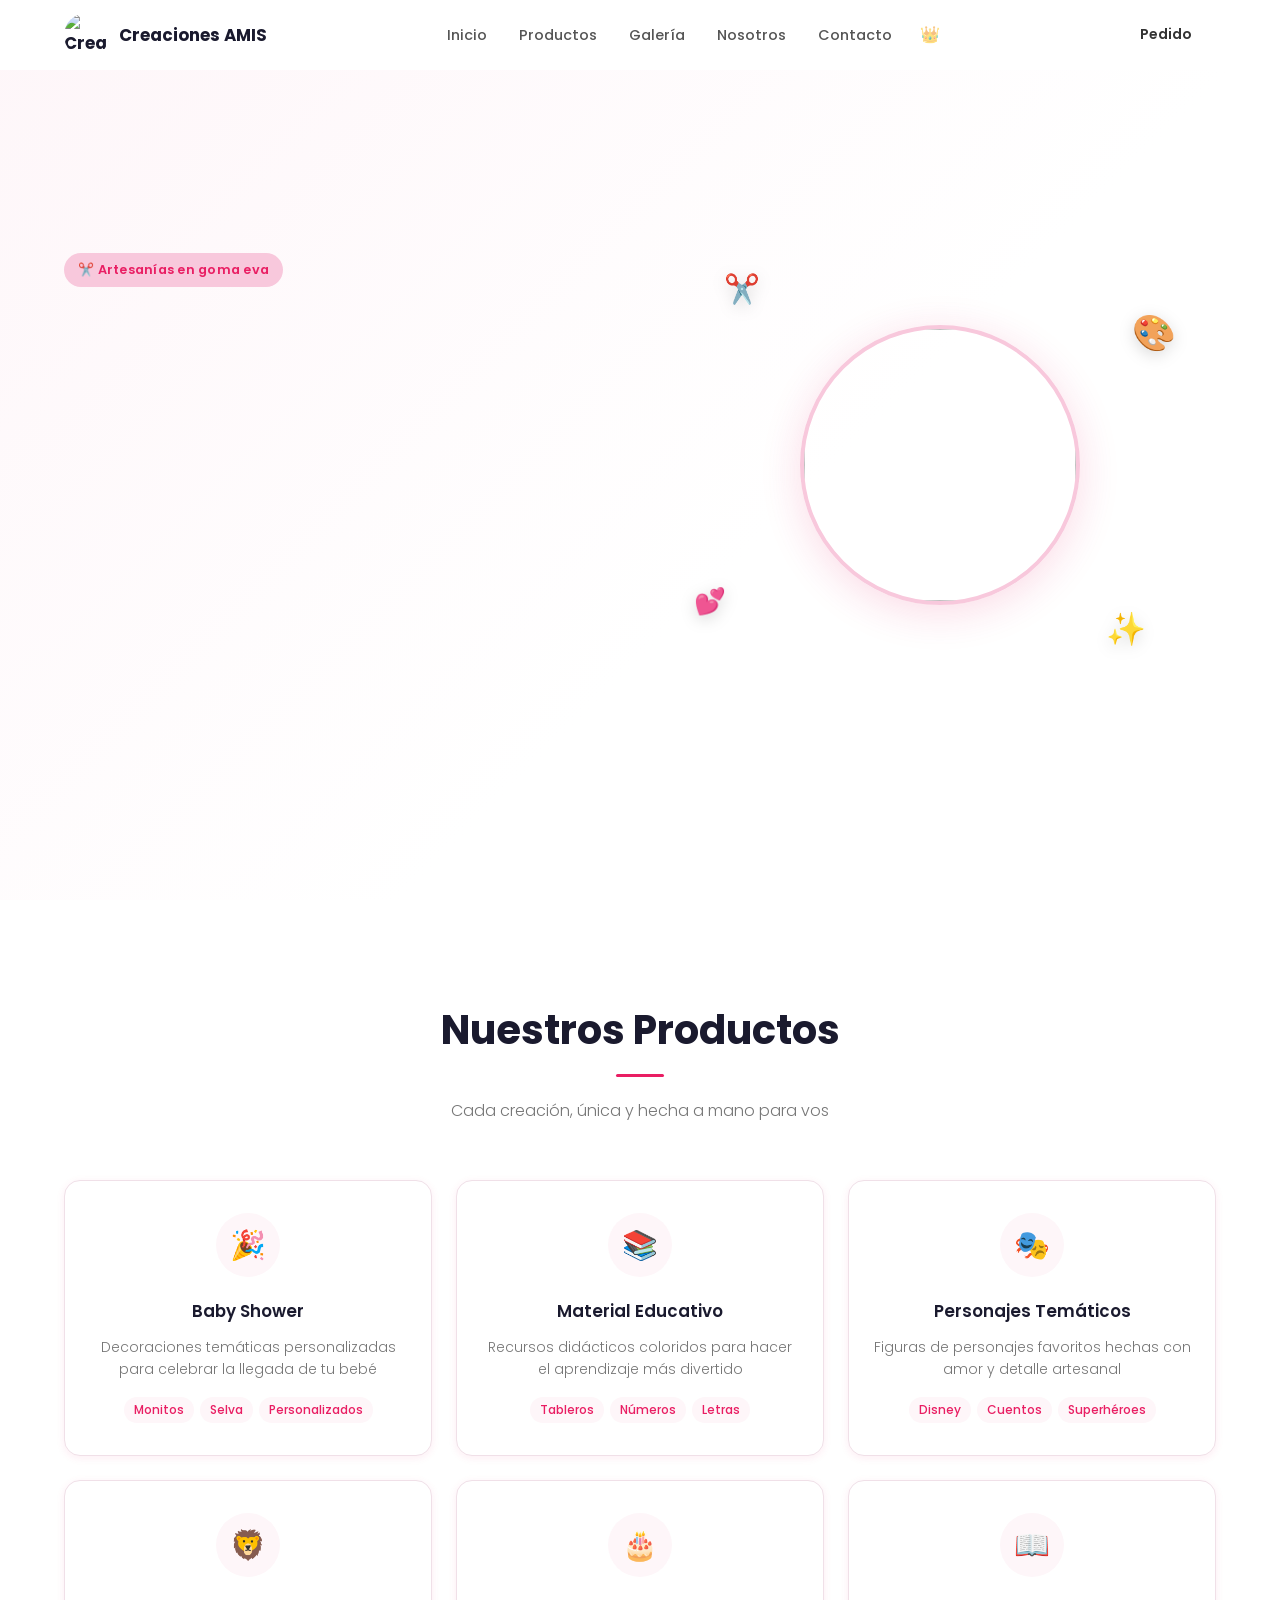
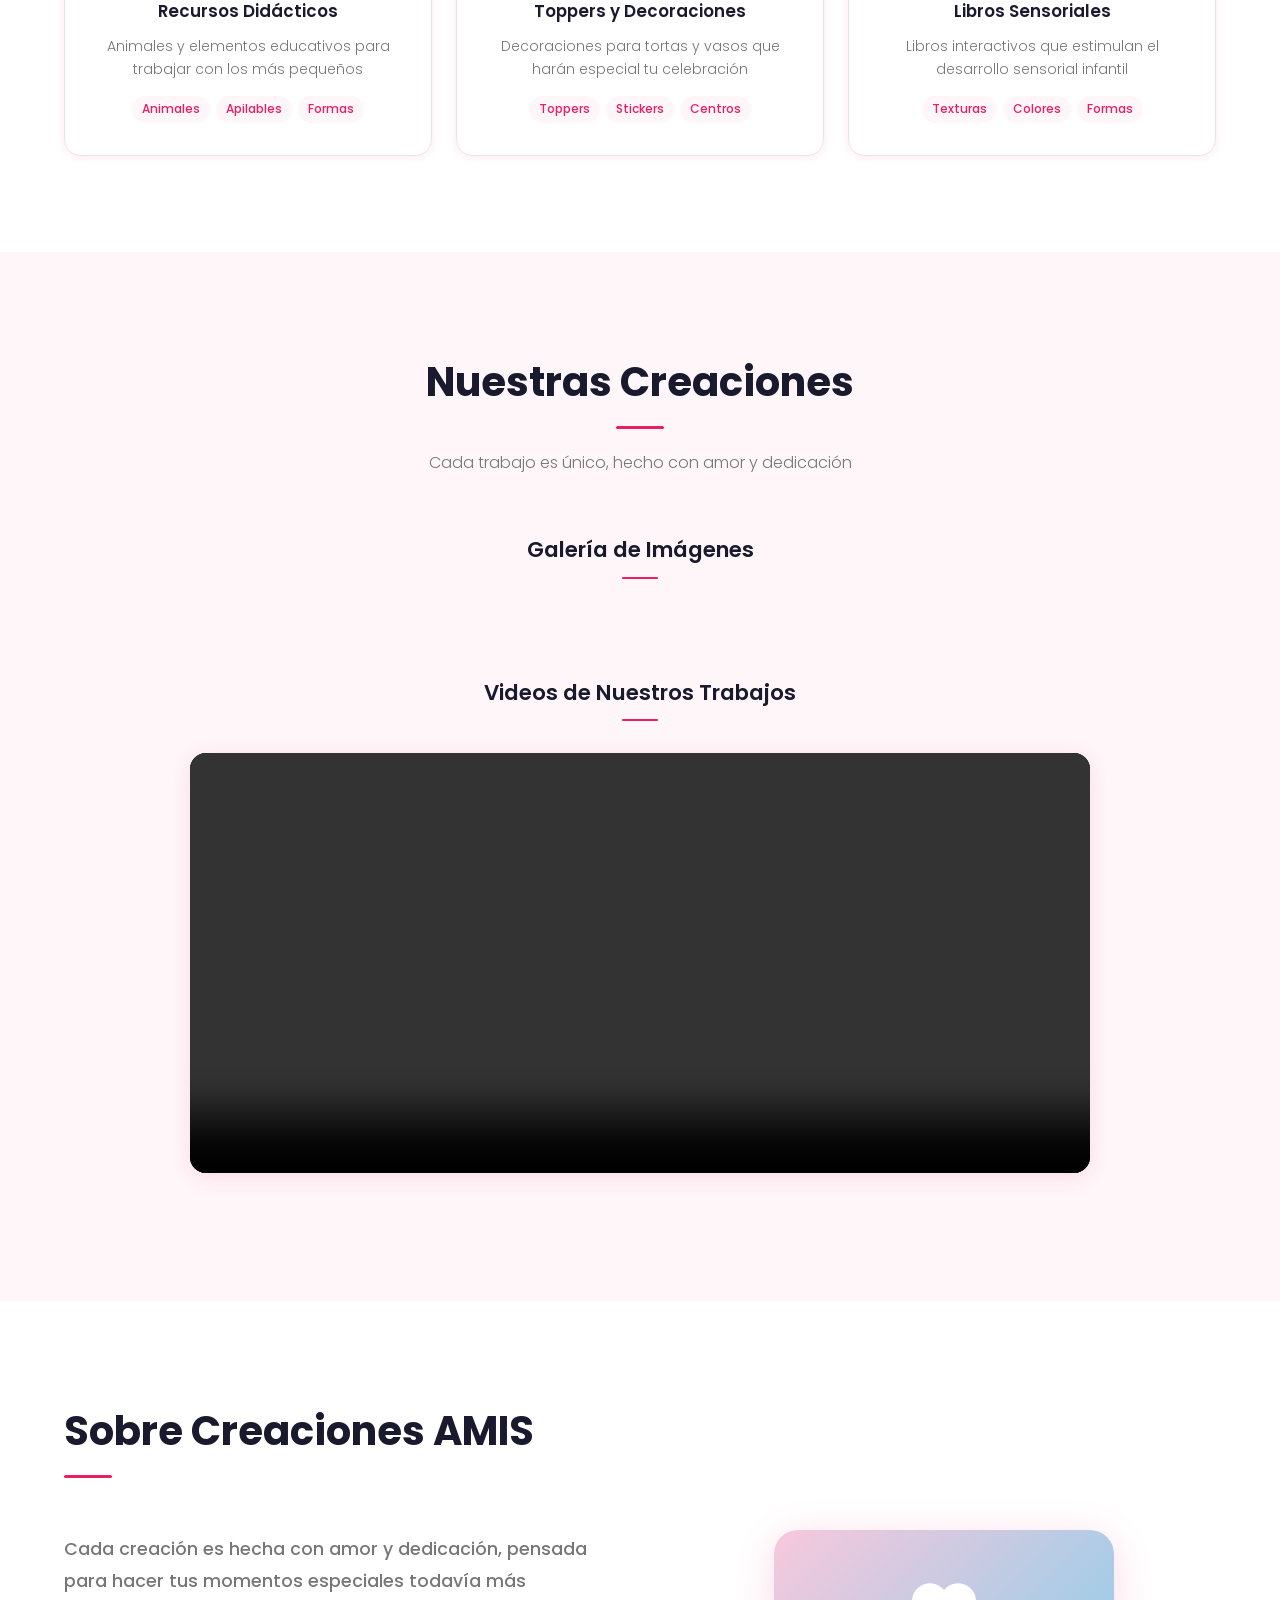
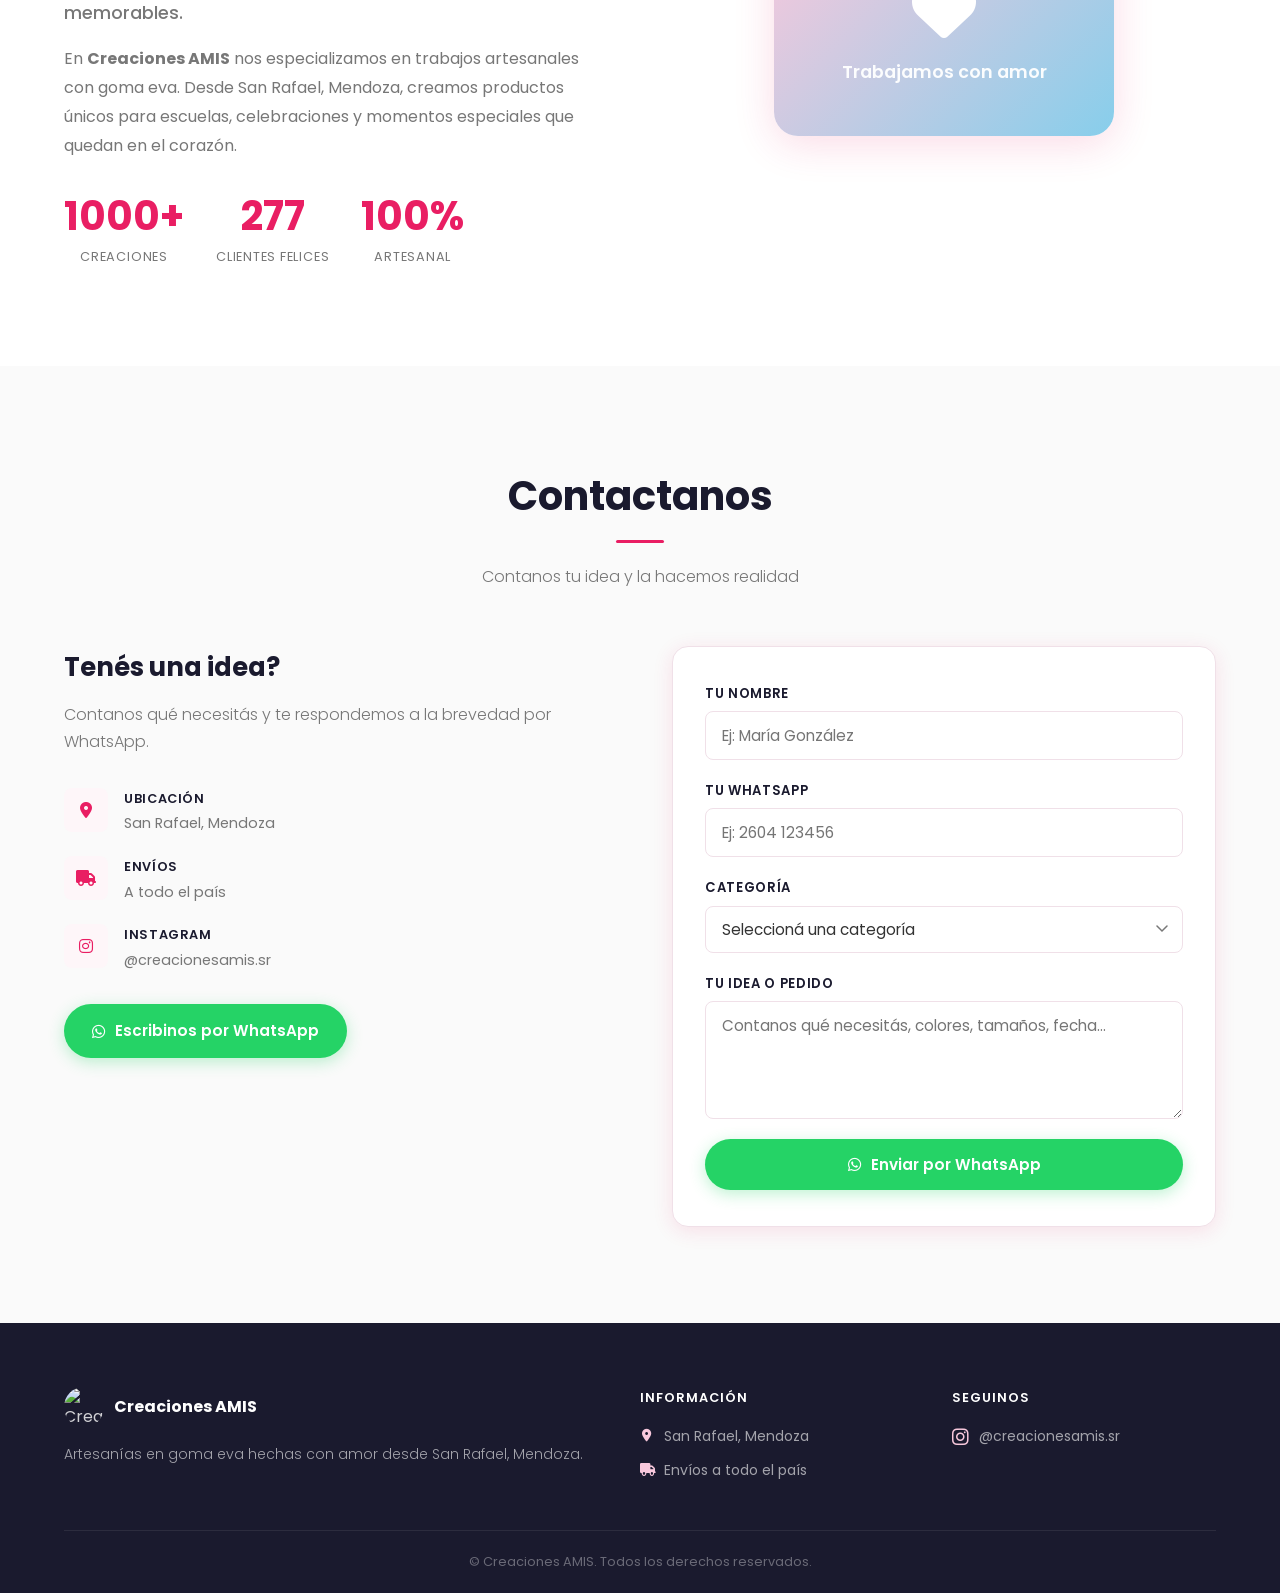
==== index.html @ 2321d06c "fix: HTTPS para PocketBase via Cloudflare Tunnel — resuelve Mixed Content CRÍTICO: PocketBase ahora " ====
<!DOCTYPE html>
<html lang="es">
<head>
    <meta charset="UTF-8">
    <meta name="viewport" content="width=device-width, initial-scale=1.0">
    <title>Creaciones AMIS - Artesanías en Goma Eva | San Rafael, Mendoza</title>
    <meta name="description" content="Artesanías en goma eva hechas con amor. Baby shower, material educativo, personajes, toppers y libros sensoriales. San Rafael, Mendoza. Envíos a todo el país.">
    <link rel="preconnect" href="https://fonts.googleapis.com">
    <link rel="preconnect" href="https://fonts.gstatic.com" crossorigin>
    <link href="https://fonts.googleapis.com/css2?family=Poppins:wght@300;400;500;600;700&display=swap" rel="stylesheet">
    <link rel="stylesheet" href="https://cdnjs.cloudflare.com/ajax/libs/font-awesome/6.0.0/css/all.min.css">
    <link rel="stylesheet" href="css/styles.css">
    <link rel="icon" href="assets/logos/logo-hd.jpg" type="image/jpeg">
</head>
<body>

    <!-- Header -->
    <header class="header" id="header">
        <nav class="navbar">
            <div class="nav-container">
                <a href="#inicio" class="logo" aria-label="Creaciones AMIS - Inicio">
                    <img src="assets/logos/logo-hd.jpg" alt="Creaciones AMIS Logo">
                    <span>Creaciones AMIS</span>
                </a>
                <ul class="nav-menu" id="nav-menu" role="navigation" aria-label="Navegación principal">
                    <li><a href="#inicio">Inicio</a></li>
                    <li><a href="#productos">Productos</a></li>
                    <li><a href="#galeria">Galería</a></li>
                    <li><a href="#sobre-nosotros">Nosotros</a></li>
                    <li><a href="#contacto">Contacto</a></li>
                    <li><a href="admin.html" class="admin-link" title="Panel Administrativo" aria-label="Panel Administrativo">&#128081;</a></li>
                </ul>
                <a href="#contacto" class="nav-cta btn btn-nav" aria-label="Hacer un pedido">Pedido</a>
                <button class="hamburger" id="hamburger" aria-label="Abrir menú" aria-expanded="false" aria-controls="nav-menu">
                    <span></span>
                    <span></span>
                    <span></span>
                </button>
            </div>
        </nav>
    </header>

    <!-- Hero Section -->
    <section id="inicio" class="hero" aria-label="Sección principal">
        <div class="hero-content">
            <div class="hero-badge">&#9986;&#65039; Artesanías en goma eva</div>
            <h1 class="hero-title">
                <span class="hero-title-main">Creaciones</span>
                <span class="hero-title-accent">AMIS</span>
            </h1>
            <p class="hero-subtitle">Hechas con amor para celebrar los momentos que importan</p>
            <div class="hero-pills">
                <span class="hero-pill">
                    <i class="fas fa-map-marker-alt" aria-hidden="true"></i>
                    San Rafael, Mendoza
                </span>
                <span class="hero-pill">
                    <i class="fas fa-truck" aria-hidden="true"></i>
                    Envíos a todo el país
                </span>
            </div>
            <div class="hero-buttons">
                <a href="#galeria" class="btn btn-primary">Ver Creaciones</a>
                <a href="#contacto" class="btn btn-outline">Hacer Pedido</a>
            </div>
        </div>
        <div class="hero-visual" aria-hidden="true">
            <div class="hero-logo-circle">
                <img src="assets/logos/logo-hd.jpg" alt="">
            </div>
            <div class="float-item float-1">&#9986;&#65039;</div>
            <div class="float-item float-2">&#127912;</div>
            <div class="float-item float-3">&#128149;</div>
            <div class="float-item float-4">&#10024;</div>
        </div>
    </section>

    <!-- Productos Section -->
    <section id="productos" class="productos" aria-labelledby="productos-title">
        <div class="container">
            <div class="section-header">
                <h2 class="section-title" id="productos-title">Nuestros Productos</h2>
                <p class="section-subtitle">Cada creación, única y hecha a mano para vos</p>
            </div>
            <div class="productos-grid">
                <article class="producto-card">
                    <div class="producto-icon-wrap">
                        <span class="producto-icon" aria-hidden="true">&#127881;</span>
                    </div>
                    <h3>Baby Shower</h3>
                    <p>Decoraciones temáticas personalizadas para celebrar la llegada de tu bebé</p>
                    <div class="producto-tags">
                        <span class="tag">Monitos</span>
                        <span class="tag">Selva</span>
                        <span class="tag">Personalizados</span>
                    </div>
                </article>
                <article class="producto-card">
                    <div class="producto-icon-wrap">
                        <span class="producto-icon" aria-hidden="true">&#128218;</span>
                    </div>
                    <h3>Material Educativo</h3>
                    <p>Recursos didácticos coloridos para hacer el aprendizaje más divertido</p>
                    <div class="producto-tags">
                        <span class="tag">Tableros</span>
                        <span class="tag">Números</span>
                        <span class="tag">Letras</span>
                    </div>
                </article>
                <article class="producto-card">
                    <div class="producto-icon-wrap">
                        <span class="producto-icon" aria-hidden="true">&#127917;</span>
                    </div>
                    <h3>Personajes Temáticos</h3>
                    <p>Figuras de personajes favoritos hechas con amor y detalle artesanal</p>
                    <div class="producto-tags">
                        <span class="tag">Disney</span>
                        <span class="tag">Cuentos</span>
                        <span class="tag">Superhéroes</span>
                    </div>
                </article>
                <article class="producto-card">
                    <div class="producto-icon-wrap">
                        <span class="producto-icon" aria-hidden="true">&#129409;</span>
                    </div>
                    <h3>Recursos Didácticos</h3>
                    <p>Animales y elementos educativos para trabajar con los más pequeños</p>
                    <div class="producto-tags">
                        <span class="tag">Animales</span>
                        <span class="tag">Apilables</span>
                        <span class="tag">Formas</span>
                    </div>
                </article>
                <article class="producto-card">
                    <div class="producto-icon-wrap">
                        <span class="producto-icon" aria-hidden="true">&#127874;</span>
                    </div>
                    <h3>Toppers y Decoraciones</h3>
                    <p>Decoraciones para tortas y vasos que harán especial tu celebración</p>
                    <div class="producto-tags">
                        <span class="tag">Toppers</span>
                        <span class="tag">Stickers</span>
                        <span class="tag">Centros</span>
                    </div>
                </article>
                <article class="producto-card">
                    <div class="producto-icon-wrap">
                        <span class="producto-icon" aria-hidden="true">&#128214;</span>
                    </div>
                    <h3>Libros Sensoriales</h3>
                    <p>Libros interactivos que estimulan el desarrollo sensorial infantil</p>
                    <div class="producto-tags">
                        <span class="tag">Texturas</span>
                        <span class="tag">Colores</span>
                        <span class="tag">Formas</span>
                    </div>
                </article>
            </div>
        </div>
    </section>

    <!-- Gallery Section -->
    <section id="galeria" class="galeria" aria-labelledby="galeria-title">
        <div class="container">
            <div class="section-header">
                <h2 class="section-title" id="galeria-title">Nuestras Creaciones</h2>
                <p class="section-subtitle">Cada trabajo es único, hecho con amor y dedicación</p>
            </div>

            <!-- Image Gallery -->
            <div class="gallery-block">
                <h3 class="gallery-block-title">Galería de Imágenes</h3>
                <div class="image-gallery" id="image-gallery" role="list" aria-label="Galería de imágenes">
                    <!-- Populated by JS -->
                </div>
            </div>

            <!-- Video Gallery -->
            <div class="gallery-block">
                <h3 class="gallery-block-title">Videos de Nuestros Trabajos</h3>
                <div class="video-gallery-preview" id="video-gallery">
                    <video class="main-video" id="mainVideo" controls>
                        <source src="" type="video/mp4">
                        Tu navegador no soporta la reproducción de video.
                    </video>
                    <div class="video-thumbnails" id="videoThumbnails" role="list" aria-label="Miniaturas de videos">
                        <!-- Populated by JS -->
                    </div>
                </div>
            </div>
        </div>
    </section>

    <!-- Lightbox Modal -->
    <div id="lightbox" class="lightbox" role="dialog" aria-modal="true" aria-label="Visor de imágenes">
        <div class="lightbox-content">
            <button class="lightbox-close" aria-label="Cerrar visor">&times;</button>
            <img id="lightbox-image" src="" alt="">
            <div class="lightbox-nav">
                <button class="lightbox-prev" aria-label="Imagen anterior">&#8249;</button>
                <button class="lightbox-next" aria-label="Imagen siguiente">&#8250;</button>
            </div>
            <div class="lightbox-counter" aria-live="polite">
                <span id="current-image">1</span> / <span id="total-images">1</span>
            </div>
        </div>
    </div>

    <!-- About Section -->
    <section id="sobre-nosotros" class="sobre-nosotros" aria-labelledby="about-title">
        <div class="container">
            <div class="about-content">
                <div class="about-text">
                    <div class="section-header section-header--left">
                        <h2 class="section-title section-title--left" id="about-title">Sobre Creaciones AMIS</h2>
                    </div>
                    <p class="about-lead">Cada creación es hecha con amor y dedicación, pensada para hacer tus momentos especiales todavía más memorables.</p>
                    <p>En <strong>Creaciones AMIS</strong> nos especializamos en trabajos artesanales con goma eva. Desde San Rafael, Mendoza, creamos productos únicos para escuelas, celebraciones y momentos especiales que quedan en el corazón.</p>
                    <div class="stats" role="list">
                        <div class="stat" role="listitem">
                            <span class="stat-number" data-target="1000" data-suffix="+">1000+</span>
                            <span class="stat-label">Creaciones</span>
                        </div>
                        <div class="stat" role="listitem">
                            <span class="stat-number" data-target="277" data-suffix="">277</span>
                            <span class="stat-label">Clientes felices</span>
                        </div>
                        <div class="stat" role="listitem">
                            <span class="stat-number" data-target="100" data-suffix="%">100%</span>
                            <span class="stat-label">Artesanal</span>
                        </div>
                    </div>
                </div>
                <div class="about-visual">
                    <div class="about-placeholder" aria-hidden="true">
                        <i class="fas fa-heart"></i>
                        <p>Trabajamos con amor</p>
                    </div>
                </div>
            </div>
        </div>
    </section>

    <!-- Contact Section -->
    <section id="contacto" class="contacto" aria-labelledby="contacto-title">
        <div class="container">
            <div class="section-header">
                <h2 class="section-title" id="contacto-title">Contactanos</h2>
                <p class="section-subtitle">Contanos tu idea y la hacemos realidad</p>
            </div>
            <div class="contact-content">
                <div class="contact-info">
                    <h3>Tenés una idea?</h3>
                    <p class="contact-lead">Contanos qué necesitás y te respondemos a la brevedad por WhatsApp.</p>
                    <div class="contact-items">
                        <div class="contact-item">
                            <div class="contact-item-icon">
                                <i class="fas fa-map-marker-alt" aria-hidden="true"></i>
                            </div>
                            <div>
                                <strong>Ubicación</strong>
                                <span>San Rafael, Mendoza</span>
                            </div>
                        </div>
                        <div class="contact-item">
                            <div class="contact-item-icon">
                                <i class="fas fa-truck" aria-hidden="true"></i>
                            </div>
                            <div>
                                <strong>Envíos</strong>
                                <span>A todo el país</span>
                            </div>
                        </div>
                        <div class="contact-item">
                            <div class="contact-item-icon">
                                <i class="fab fa-instagram" aria-hidden="true"></i>
                            </div>
                            <div>
                                <strong>Instagram</strong>
                                <a href="https://www.instagram.com/creacionesamis.sr/" target="_blank" rel="noopener noreferrer">@creacionesamis.sr</a>
                            </div>
                        </div>
                    </div>
                    <a href="https://wa.me/5492604201185?text=%C2%A1Hola%21%20Me%20interesa%20hacer%20un%20pedido" target="_blank" rel="noopener noreferrer" class="btn-whatsapp-direct">
                        <i class="fab fa-whatsapp" aria-hidden="true"></i>
                        Escribinos por WhatsApp
                    </a>
                </div>
                <div class="contact-form-wrap">
                    <form id="contact-form" class="contact-form" novalidate>
                        <div class="form-group">
                            <label for="nombre">Tu nombre</label>
                            <input type="text" id="nombre" name="nombre" required placeholder="Ej: María González" autocomplete="name">
                        </div>
                        <div class="form-group">
                            <label for="whatsapp">Tu WhatsApp</label>
                            <input type="tel" id="whatsapp" name="whatsapp" required placeholder="Ej: 2604 123456" autocomplete="tel">
                        </div>
                        <div class="form-group">
                            <label for="categoria">Categoría</label>
                            <select id="categoria" name="categoria" required>
                                <option value="">Seleccioná una categoría</option>
                                <option value="baby-shower">Baby Shower</option>
                                <option value="material-educativo">Material Educativo</option>
                                <option value="personajes">Personajes Temáticos</option>
                                <option value="recursos-didacticos">Recursos Didácticos</option>
                                <option value="toppers">Toppers y Decoraciones</option>
                                <option value="libros-sensoriales">Libros Sensoriales</option>
                                <option value="otro">Otro</option>
                            </select>
                        </div>
                        <div class="form-group">
                            <label for="mensaje">Tu idea o pedido</label>
                            <textarea id="mensaje" name="mensaje" required placeholder="Contanos qué necesitás, colores, tamaños, fecha..." rows="4"></textarea>
                        </div>
                        <button type="submit" class="btn-submit">
                            <i class="fab fa-whatsapp" aria-hidden="true"></i>
                            Enviar por WhatsApp
                        </button>
                    </form>
                </div>
            </div>
        </div>
    </section>

    <!-- Footer -->
    <footer class="footer" role="contentinfo">
        <div class="container">
            <div class="footer-grid">
                <div class="footer-brand">
                    <div class="footer-logo">
                        <img src="assets/logos/logo-hd.jpg" alt="Creaciones AMIS">
                        <span>Creaciones AMIS</span>
                    </div>
                    <p>Artesanías en goma eva hechas con amor desde San Rafael, Mendoza.</p>
                </div>
                <div class="footer-info">
                    <h4>Información</h4>
                    <ul>
                        <li><i class="fas fa-map-marker-alt" aria-hidden="true"></i> San Rafael, Mendoza</li>
                        <li><i class="fas fa-truck" aria-hidden="true"></i> Envíos a todo el país</li>
                    </ul>
                </div>
                <div class="footer-social-wrap">
                    <h4>Seguinos</h4>
                    <a href="https://www.instagram.com/creacionesamis.sr/" target="_blank" rel="noopener noreferrer" class="footer-social-link" aria-label="Instagram de Creaciones AMIS">
                        <i class="fab fa-instagram" aria-hidden="true"></i>
                        @creacionesamis.sr
                    </a>
                </div>
            </div>
            <div class="footer-bottom">
                <p>&copy; <span id="footer-year"></span> Creaciones AMIS. Todos los derechos reservados.</p>
            </div>
        </div>
    </footer>

    <!-- WhatsApp Floating Button -->
    <a href="https://wa.me/5492604201185?text=%C2%A1Hola%21%20Me%20interesa%20hacer%20un%20pedido" target="_blank" rel="noopener noreferrer" class="whatsapp-float" aria-label="Contactar por WhatsApp">
        <i class="fab fa-whatsapp" aria-hidden="true"></i>
    </a>

    <!-- GSAP Libraries -->
    <script src="https://cdnjs.cloudflare.com/ajax/libs/gsap/3.12.2/gsap.min.js"></script>
    <script src="https://cdnjs.cloudflare.com/ajax/libs/gsap/3.12.2/ScrollTrigger.min.js"></script>
    <script src="https://cdnjs.cloudflare.com/ajax/libs/gsap/3.12.2/ScrollToPlugin.min.js"></script>
    <script src="js/main.js"></script>
</body>
</html>
---- css/styles.css ----
/* Creaciones AMIS — Design System Profesional */

/* ============================================
   VARIABLES CSS
   ============================================ */
:root {
  --primary: #E91E63;
  --primary-light: #F8C8DC;
  --primary-pale: #FEF6F9;
  --accent-blue: #87CEEB;
  --dark: #1A1A2E;
  --text: #333333;
  --text-muted: #777777;
  --border: #F0E0E8;
  --white: #FFFFFF;
  --bg-soft: #FAFAFA;
  --whatsapp: #25D366;

  --radius-sm: 8px;
  --radius-md: 16px;
  --radius-lg: 24px;
  --radius-full: 50px;

  --shadow-sm: 0 2px 8px rgba(233, 30, 99, 0.08);
  --shadow-md: 0 4px 20px rgba(233, 30, 99, 0.12);
  --shadow-lg: 0 8px 40px rgba(233, 30, 99, 0.16);

  --transition: 0.3s ease;
  --font: 'Poppins', sans-serif;
}

/* ============================================
   RESET Y BASE
   ============================================ */
*, *::before, *::after {
  margin: 0;
  padding: 0;
  box-sizing: border-box;
}

html {
  scroll-behavior: smooth;
  overflow-x: hidden;
}

body {
  font-family: var(--font);
  font-size: 1rem;
  line-height: 1.7;
  color: var(--text);
  background-color: var(--white);
  overflow-x: hidden;
}

img {
  max-width: 100%;
  height: auto;
  display: block;
}

a {
  text-decoration: none;
  color: inherit;
}

ul {
  list-style: none;
}

button {
  font-family: var(--font);
  cursor: pointer;
  border: none;
  background: none;
}

.container {
  max-width: 1200px;
  margin: 0 auto;
  padding: 0 24px;
  width: 100%;
}

/* ============================================
   UTILITY
   ============================================ */
.section-header {
  text-align: center;
  margin-bottom: 56px;
}

.section-header--left {
  text-align: left;
}

.section-title {
  font-size: clamp(1.75rem, 3.5vw, 2.5rem);
  font-weight: 700;
  color: var(--dark);
  margin-bottom: 8px;
  position: relative;
  display: inline-block;
}

.section-title--left {
  display: block;
}

.section-title::after {
  content: '';
  display: block;
  width: 48px;
  height: 3px;
  background: var(--primary);
  border-radius: 2px;
  margin: 10px auto 0;
}

.section-title--left::after {
  margin: 10px 0 0;
}

.section-subtitle {
  font-size: 1rem;
  font-weight: 300;
  color: var(--text-muted);
  margin-top: 12px;
}

/* ============================================
   BUTTONS
   ============================================ */
.btn {
  display: inline-flex;
  align-items: center;
  justify-content: center;
  gap: 8px;
  padding: 14px 32px;
  border-radius: var(--radius-full);
  font-family: var(--font);
  font-weight: 600;
  font-size: 0.95rem;
  transition: all var(--transition);
  cursor: pointer;
  position: relative;
  overflow: hidden;
  border: 2px solid transparent;
}

.btn-primary {
  background: var(--primary);
  color: var(--white);
  border-color: var(--primary);
  box-shadow: 0 4px 16px rgba(233, 30, 99, 0.3);
}

.btn-primary:hover {
  background: #c2185b;
  border-color: #c2185b;
  transform: translateY(-2px);
  box-shadow: 0 8px 24px rgba(233, 30, 99, 0.4);
}

.btn-outline {
  background: transparent;
  color: var(--primary);
  border-color: var(--primary);
}

.btn-outline:hover {
  background: var(--primary);
  color: var(--white);
  transform: translateY(-2px);
}

.btn-nav {
  padding: 10px 22px;
  font-size: 0.875rem;
}

/* ============================================
   NAVBAR
   ============================================ */
.header {
  position: fixed;
  top: 0;
  left: 0;
  right: 0;
  z-index: 9999;
  background: rgba(255, 255, 255, 0.96);
  backdrop-filter: blur(12px);
  -webkit-backdrop-filter: blur(12px);
  border-bottom: 1px solid transparent;
  transition: border-color var(--transition), box-shadow var(--transition);
  height: 70px;
}

.header.scrolled {
  border-bottom-color: var(--border);
  box-shadow: var(--shadow-sm);
}

.navbar {
  height: 70px;
}

.nav-container {
  max-width: 1200px;
  margin: 0 auto;
  padding: 0 24px;
  height: 100%;
  display: flex;
  align-items: center;
  justify-content: space-between;
  gap: 24px;
}

.logo {
  display: flex;
  align-items: center;
  gap: 10px;
  font-weight: 700;
  font-size: 1.05rem;
  color: var(--dark);
  flex-shrink: 0;
}

.logo img {
  width: 45px;
  height: 45px;
  border-radius: 50%;
  object-fit: cover;
}

.nav-menu {
  display: flex;
  align-items: center;
  gap: 8px;
}

.nav-menu a {
  font-size: 0.9rem;
  font-weight: 500;
  color: #555;
  padding: 6px 12px;
  border-radius: var(--radius-sm);
  transition: color var(--transition), background var(--transition);
  white-space: nowrap;
}

.nav-menu a:hover {
  color: var(--primary);
  background: var(--primary-pale);
}

.admin-link {
  font-size: 1rem !important;
  padding: 4px 8px !important;
  opacity: 0.6;
}

.admin-link:hover {
  opacity: 1;
}

.nav-cta {
  flex-shrink: 0;
}

.hamburger {
  display: none;
  flex-direction: column;
  justify-content: center;
  gap: 5px;
  width: 36px;
  height: 36px;
  padding: 4px;
  flex-shrink: 0;
}

.hamburger span {
  display: block;
  width: 22px;
  height: 2px;
  background: var(--dark);
  border-radius: 2px;
  transition: transform var(--transition), opacity var(--transition);
  transform-origin: center;
}

.hamburger.active span:nth-child(1) {
  transform: translateY(7px) rotate(45deg);
}

.hamburger.active span:nth-child(2) {
  opacity: 0;
  transform: scaleX(0);
}

.hamburger.active span:nth-child(3) {
  transform: translateY(-7px) rotate(-45deg);
}

/* ============================================
   HERO SECTION
   ============================================ */
.hero {
  min-height: 100vh;
  padding: 110px 24px 80px;
  background: linear-gradient(135deg, var(--primary-pale) 0%, var(--white) 60%);
  display: grid;
  grid-template-columns: 1fr 1fr;
  align-items: center;
  gap: 48px;
  max-width: 1200px;
  margin: 0 auto;
  position: relative;
}

.hero::before {
  content: '';
  position: fixed;
  top: 0;
  left: 0;
  right: 0;
  bottom: 0;
  background: linear-gradient(135deg, var(--primary-pale) 0%, var(--white) 60%);
  z-index: -1;
  pointer-events: none;
}

.hero-content {
  display: flex;
  flex-direction: column;
  gap: 20px;
}

.hero-badge {
  display: inline-flex;
  align-items: center;
  gap: 6px;
  background: var(--primary-light);
  color: var(--primary);
  font-size: 0.8rem;
  font-weight: 600;
  padding: 6px 14px;
  border-radius: var(--radius-full);
  width: fit-content;
  letter-spacing: 0.02em;
}

.hero-title {
  display: flex;
  flex-direction: column;
  gap: 0;
  line-height: 1.1;
}

.hero-title-main {
  font-size: clamp(2.5rem, 5vw, 4rem);
  font-weight: 700;
  color: var(--dark);
  display: block;
  opacity: 0;
  transform: translateY(30px);
}

.hero-title-accent {
  font-size: clamp(2.8rem, 5.5vw, 4.5rem);
  font-weight: 700;
  color: var(--primary);
  display: block;
  opacity: 0;
  transform: translateY(30px);
}

.hero-subtitle {
  font-size: clamp(1rem, 2vw, 1.25rem);
  font-weight: 300;
  color: #555;
  opacity: 0;
  transform: translateY(20px);
  max-width: 480px;
}

.hero-pills {
  display: flex;
  flex-wrap: wrap;
  gap: 10px;
  opacity: 0;
  transform: translateY(20px);
}

.hero-pill {
  display: inline-flex;
  align-items: center;
  gap: 7px;
  background: var(--white);
  border: 1px solid var(--border);
  color: var(--text-muted);
  font-size: 0.82rem;
  font-weight: 500;
  padding: 6px 14px;
  border-radius: var(--radius-full);
  box-shadow: var(--shadow-sm);
}

.hero-pill i {
  color: var(--primary);
  font-size: 0.75rem;
}

.hero-buttons {
  display: flex;
  flex-wrap: wrap;
  gap: 12px;
  opacity: 0;
  transform: translateY(20px);
}

/* Hero Visual */
.hero-visual {
  position: relative;
  display: flex;
  align-items: center;
  justify-content: center;
  height: 420px;
}

.hero-logo-circle {
  width: 280px;
  height: 280px;
  border-radius: 50%;
  overflow: hidden;
  border: 4px solid var(--primary-light);
  box-shadow: var(--shadow-lg);
  position: relative;
  z-index: 1;
}

.hero-logo-circle img {
  width: 100%;
  height: 100%;
  object-fit: cover;
}

.float-item {
  position: absolute;
  font-size: 2rem;
  filter: drop-shadow(0 4px 8px rgba(0, 0, 0, 0.15));
  z-index: 2;
  line-height: 1;
}

.float-1 { top: 20px; left: 60px; font-size: 1.8rem; }
.float-2 { top: 60px; right: 40px; font-size: 2.2rem; }
.float-3 { bottom: 60px; left: 30px; font-size: 1.6rem; }
.float-4 { bottom: 30px; right: 70px; font-size: 2rem; }

/* ============================================
   PRODUCTOS SECTION
   ============================================ */
.productos {
  padding: 96px 0;
  background: var(--white);
}

.productos-grid {
  display: grid;
  grid-template-columns: repeat(3, 1fr);
  gap: 24px;
}

.producto-card {
  background: var(--white);
  border: 1px solid var(--border);
  border-radius: var(--radius-md);
  padding: 32px 24px;
  text-align: center;
  box-shadow: var(--shadow-sm);
  transition: border-color var(--transition), box-shadow var(--transition), transform var(--transition);
  cursor: default;
}

.producto-card:hover {
  border-color: var(--primary);
  box-shadow: var(--shadow-md);
  transform: translateY(-4px);
}

.producto-icon-wrap {
  width: 64px;
  height: 64px;
  background: var(--primary-pale);
  border-radius: 50%;
  display: flex;
  align-items: center;
  justify-content: center;
  margin: 0 auto 20px;
  transition: transform var(--transition);
}

.producto-card:hover .producto-icon-wrap {
  transform: scale(1.08);
}

.producto-icon {
  font-size: 1.8rem;
  line-height: 1;
}

.producto-card h3 {
  font-size: 1.05rem;
  font-weight: 600;
  color: var(--dark);
  margin-bottom: 10px;
}

.producto-card p {
  font-size: 0.875rem;
  font-weight: 300;
  color: var(--text-muted);
  line-height: 1.6;
  margin-bottom: 16px;
}

.producto-tags {
  display: flex;
  flex-wrap: wrap;
  gap: 6px;
  justify-content: center;
}

.tag {
  font-size: 0.75rem;
  font-weight: 500;
  background: var(--primary-pale);
  color: var(--primary);
  padding: 3px 10px;
  border-radius: var(--radius-full);
}

/* ============================================
   GALERÍA SECTION
   ============================================ */
.galeria {
  padding: 96px 0;
  background: var(--primary-pale);
}

.gallery-block {
  margin-bottom: 64px;
}

.gallery-block:last-child {
  margin-bottom: 0;
}

.gallery-block-title {
  font-size: 1.35rem;
  font-weight: 600;
  color: var(--dark);
  text-align: center;
  margin-bottom: 32px;
  position: relative;
}

.gallery-block-title::after {
  content: '';
  display: block;
  width: 36px;
  height: 2px;
  background: var(--primary);
  border-radius: 2px;
  margin: 8px auto 0;
}

/* Image Gallery Grid */
.image-gallery {
  columns: 3;
  column-gap: 16px;
}

.image-gallery .gallery-item {
  break-inside: avoid;
  margin-bottom: 16px;
  border-radius: var(--radius-md);
  overflow: hidden;
  cursor: pointer;
  position: relative;
}

.image-gallery .gallery-item img {
  width: 100%;
  display: block;
  transition: transform var(--transition);
}

.image-gallery .gallery-item::after {
  content: '';
  position: absolute;
  inset: 0;
  background: rgba(233, 30, 99, 0.5);
  opacity: 0;
  transition: opacity var(--transition);
  display: flex;
  align-items: center;
  justify-content: center;
  border-radius: var(--radius-md);
}

.image-gallery .gallery-item:hover img {
  transform: scale(1.04);
}

.image-gallery .gallery-item:hover::after {
  opacity: 1;
}

.image-gallery .gallery-item .gallery-zoom-icon {
  position: absolute;
  top: 50%;
  left: 50%;
  transform: translate(-50%, -50%) scale(0);
  color: var(--white);
  font-size: 1.5rem;
  z-index: 2;
  transition: transform var(--transition);
  pointer-events: none;
}

.image-gallery .gallery-item:hover .gallery-zoom-icon {
  transform: translate(-50%, -50%) scale(1);
}

/* Video Gallery */
.video-gallery-preview {
  max-width: 900px;
  margin: 0 auto;
}

.main-video {
  width: 100%;
  border-radius: var(--radius-md);
  margin-bottom: 16px;
  box-shadow: var(--shadow-md);
  background: #000;
  max-height: 420px;
  object-fit: contain;
  display: block;
  transition: max-height 0.3s ease;
}

/* Portrait videos (vertical — Instagram stories, Reels style) */
.main-video.video-portrait {
  width: auto;
  max-width: 280px;
  max-height: 520px;
  aspect-ratio: 9 / 16;
  margin: 0 auto 16px;
}

/* Landscape videos (horizontal — standard widescreen) */
.main-video.video-landscape {
  width: 100%;
  max-height: 480px;
  aspect-ratio: 16 / 9;
}

.video-thumbnails {
  display: flex;
  gap: 12px;
  overflow-x: auto;
  padding: 8px 4px;
  scrollbar-width: thin;
  scrollbar-color: var(--border) transparent;
}

.video-thumbnails::-webkit-scrollbar {
  height: 4px;
}

.video-thumbnails::-webkit-scrollbar-track {
  background: transparent;
}

.video-thumbnails::-webkit-scrollbar-thumb {
  background: var(--border);
  border-radius: 2px;
}

.video-thumbnails .video-thumb {
  flex-shrink: 0;
  width: 140px;
  border-radius: var(--radius-sm);
  overflow: hidden;
  cursor: pointer;
  border: 2px solid transparent;
  transition: border-color var(--transition), transform var(--transition);
  position: relative;
  background: #000;
}

.video-thumbnails .video-thumb video {
  width: 100%;
  height: 90px;
  object-fit: cover;
  display: block;
  pointer-events: none;
}

.video-thumbnails .video-thumb::after {
  content: '\25B6';
  position: absolute;
  inset: 0;
  display: flex;
  align-items: center;
  justify-content: center;
  color: var(--white);
  font-size: 1rem;
  background: rgba(0, 0, 0, 0.45);
  transition: background var(--transition);
}

.video-thumbnails .video-thumb:hover {
  border-color: var(--accent-blue);
  transform: scale(1.03);
}

.video-thumbnails .video-thumb.active {
  border-color: var(--primary);
}

.video-thumbnails .video-thumb.active::after {
  background: rgba(233, 30, 99, 0.3);
}

/* ============================================
   LIGHTBOX
   ============================================ */
.lightbox {
  display: none;
  position: fixed;
  inset: 0;
  z-index: 99999;
  background: rgba(0, 0, 0, 0.92);
  backdrop-filter: blur(8px);
  -webkit-backdrop-filter: blur(8px);
}

.lightbox-content {
  position: relative;
  width: 100%;
  height: 100%;
  display: flex;
  align-items: center;
  justify-content: center;
}

.lightbox-close {
  position: absolute;
  top: 20px;
  right: 24px;
  color: var(--white);
  font-size: 2.5rem;
  line-height: 1;
  cursor: pointer;
  z-index: 100000;
  background: rgba(255, 255, 255, 0.1);
  width: 48px;
  height: 48px;
  border-radius: 50%;
  display: flex;
  align-items: center;
  justify-content: center;
  transition: background var(--transition);
  font-family: var(--font);
}

.lightbox-close:hover {
  background: var(--primary);
}

#lightbox-image {
  max-width: 90vw;
  max-height: 85vh;
  object-fit: contain;
  border-radius: var(--radius-md);
  box-shadow: 0 20px 60px rgba(0, 0, 0, 0.5);
}

.lightbox-nav {
  position: absolute;
  inset: 0;
  display: flex;
  align-items: center;
  justify-content: space-between;
  padding: 0 16px;
  pointer-events: none;
}

.lightbox-prev,
.lightbox-next {
  background: rgba(255, 255, 255, 0.15);
  color: var(--white);
  width: 52px;
  height: 52px;
  border-radius: 50%;
  font-size: 1.75rem;
  display: flex;
  align-items: center;
  justify-content: center;
  cursor: pointer;
  transition: background var(--transition), transform var(--transition);
  pointer-events: all;
  backdrop-filter: blur(4px);
  font-family: var(--font);
}

.lightbox-prev:hover,
.lightbox-next:hover {
  background: var(--primary);
  transform: scale(1.08);
}

.lightbox-counter {
  position: absolute;
  bottom: 24px;
  left: 50%;
  transform: translateX(-50%);
  color: var(--white);
  background: rgba(0, 0, 0, 0.6);
  padding: 6px 18px;
  border-radius: var(--radius-full);
  font-size: 0.875rem;
  font-weight: 500;
}

/* ============================================
   ABOUT SECTION
   ============================================ */
.sobre-nosotros {
  padding: 96px 0;
  background: var(--white);
}

.about-content {
  display: grid;
  grid-template-columns: 1fr 1fr;
  gap: 64px;
  align-items: center;
}

.about-lead {
  font-size: 1.1rem;
  font-weight: 500;
  color: var(--primary);
  margin-bottom: 16px;
  line-height: 1.6;
}

.about-text p {
  color: var(--text-muted);
  line-height: 1.8;
  margin-bottom: 16px;
}

.stats {
  display: flex;
  gap: 32px;
  margin-top: 36px;
  flex-wrap: wrap;
}

.stat {
  text-align: center;
  min-width: 80px;
}

.stat-number {
  display: block;
  font-size: 2.5rem;
  font-weight: 700;
  color: var(--primary);
  line-height: 1;
  margin-bottom: 6px;
}

.stat-label {
  font-size: 0.8rem;
  font-weight: 400;
  color: var(--text-muted);
  text-transform: uppercase;
  letter-spacing: 0.06em;
}

.about-visual {
  display: flex;
  align-items: center;
  justify-content: center;
}

.about-placeholder {
  background: linear-gradient(135deg, var(--primary-light), var(--accent-blue));
  color: var(--white);
  padding: 48px 40px;
  border-radius: var(--radius-lg);
  text-align: center;
  box-shadow: var(--shadow-lg);
  width: 100%;
  max-width: 340px;
  cursor: default;
  transform-style: preserve-3d;
  transition: transform var(--transition), box-shadow var(--transition);
}

.about-placeholder:hover {
  box-shadow: 0 16px 48px rgba(233, 30, 99, 0.25);
}

.about-placeholder i {
  font-size: 4rem;
  display: block;
  margin-bottom: 16px;
}

.about-placeholder p {
  font-size: 1.1rem;
  font-weight: 600;
  opacity: 0.95;
}

/* ============================================
   CONTACT SECTION
   ============================================ */
.contacto {
  padding: 96px 0;
  background: var(--bg-soft);
}

.contact-content {
  display: grid;
  grid-template-columns: 1fr 1fr;
  gap: 64px;
  align-items: start;
}

.contact-info h3 {
  font-size: 1.6rem;
  font-weight: 700;
  color: var(--dark);
  margin-bottom: 12px;
}

.contact-lead {
  color: var(--text-muted);
  font-weight: 300;
  margin-bottom: 32px;
  line-height: 1.7;
}

.contact-items {
  display: flex;
  flex-direction: column;
  gap: 20px;
  margin-bottom: 32px;
}

.contact-item {
  display: flex;
  align-items: flex-start;
  gap: 16px;
}

.contact-item-icon {
  width: 44px;
  height: 44px;
  background: var(--primary-pale);
  border-radius: var(--radius-sm);
  display: flex;
  align-items: center;
  justify-content: center;
  color: var(--primary);
  font-size: 1rem;
  flex-shrink: 0;
}

.contact-item div {
  display: flex;
  flex-direction: column;
  gap: 2px;
}

.contact-item strong {
  font-size: 0.8rem;
  font-weight: 600;
  color: var(--dark);
  text-transform: uppercase;
  letter-spacing: 0.05em;
}

.contact-item span,
.contact-item a {
  font-size: 0.9rem;
  color: var(--text-muted);
  font-weight: 400;
}

.contact-item a:hover {
  color: var(--primary);
}

.btn-whatsapp-direct {
  display: inline-flex;
  align-items: center;
  gap: 10px;
  background: var(--whatsapp);
  color: var(--white);
  font-size: 0.95rem;
  font-weight: 600;
  padding: 14px 28px;
  border-radius: var(--radius-full);
  transition: background var(--transition), transform var(--transition), box-shadow var(--transition);
  box-shadow: 0 4px 16px rgba(37, 211, 102, 0.3);
}

.btn-whatsapp-direct:hover {
  background: #1ebe5c;
  transform: translateY(-2px);
  box-shadow: 0 8px 24px rgba(37, 211, 102, 0.4);
}

/* Contact Form */
.contact-form-wrap {
  background: var(--white);
  border-radius: var(--radius-md);
  padding: 36px 32px;
  box-shadow: var(--shadow-md);
  border: 1px solid var(--border);
}

.contact-form {
  display: flex;
  flex-direction: column;
  gap: 20px;
}

.form-group {
  display: flex;
  flex-direction: column;
  gap: 6px;
}

.form-group label {
  font-size: 0.82rem;
  font-weight: 600;
  color: var(--dark);
  text-transform: uppercase;
  letter-spacing: 0.05em;
}

.form-group input,
.form-group select,
.form-group textarea {
  width: 100%;
  padding: 12px 16px;
  border: 1.5px solid var(--border);
  border-radius: var(--radius-sm);
  font-family: var(--font);
  font-size: 0.95rem;
  color: var(--text);
  background: var(--white);
  transition: border-color var(--transition), box-shadow var(--transition);
  outline: none;
  appearance: none;
  -webkit-appearance: none;
}

.form-group select {
  background-image: url("data:image/svg+xml,%3Csvg xmlns='http://www.w3.org/2000/svg' width='12' height='8' viewBox='0 0 12 8'%3E%3Cpath d='M1 1l5 5 5-5' stroke='%23777' stroke-width='1.5' fill='none' stroke-linecap='round'/%3E%3C/svg%3E");
  background-repeat: no-repeat;
  background-position: right 14px center;
  padding-right: 36px;
  cursor: pointer;
}

.form-group input:focus,
.form-group select:focus,
.form-group textarea:focus {
  border-color: var(--primary);
  box-shadow: 0 0 0 3px rgba(233, 30, 99, 0.1);
}

.form-group textarea {
  resize: vertical;
  min-height: 110px;
}

.btn-submit {
  display: flex;
  align-items: center;
  justify-content: center;
  gap: 10px;
  background: var(--whatsapp);
  color: var(--white);
  font-family: var(--font);
  font-size: 0.95rem;
  font-weight: 600;
  padding: 14px 28px;
  border-radius: var(--radius-full);
  border: none;
  cursor: pointer;
  transition: background var(--transition), transform var(--transition), box-shadow var(--transition);
  box-shadow: 0 4px 16px rgba(37, 211, 102, 0.3);
  width: 100%;
}

.btn-submit:hover {
  background: #1ebe5c;
  transform: translateY(-2px);
  box-shadow: 0 8px 24px rgba(37, 211, 102, 0.4);
}

/* ============================================
   FOOTER
   ============================================ */
.footer {
  background: var(--dark);
  color: rgba(255, 255, 255, 0.8);
  padding: 64px 0 0;
}

.footer-grid {
  display: grid;
  grid-template-columns: 2fr 1fr 1fr;
  gap: 48px;
  padding-bottom: 48px;
  border-bottom: 1px solid rgba(255, 255, 255, 0.08);
}

.footer-logo {
  display: flex;
  align-items: center;
  gap: 10px;
  margin-bottom: 16px;
}

.footer-logo img {
  width: 40px;
  height: 40px;
  border-radius: 50%;
  object-fit: cover;
}

.footer-logo span {
  font-size: 1rem;
  font-weight: 700;
  color: var(--white);
}

.footer-brand p {
  font-size: 0.875rem;
  font-weight: 300;
  line-height: 1.7;
  color: rgba(255, 255, 255, 0.6);
}

.footer h4 {
  font-size: 0.8rem;
  font-weight: 600;
  color: var(--white);
  text-transform: uppercase;
  letter-spacing: 0.08em;
  margin-bottom: 16px;
}

.footer-info ul {
  display: flex;
  flex-direction: column;
  gap: 10px;
}

.footer-info li {
  display: flex;
  align-items: center;
  gap: 10px;
  font-size: 0.875rem;
  color: rgba(255, 255, 255, 0.6);
}

.footer-info li i {
  color: var(--primary-light);
  font-size: 0.8rem;
  width: 14px;
  text-align: center;
}

.footer-social-link {
  display: inline-flex;
  align-items: center;
  gap: 10px;
  color: rgba(255, 255, 255, 0.6);
  font-size: 0.875rem;
  transition: color var(--transition);
}

.footer-social-link i {
  font-size: 1.2rem;
  color: var(--primary-light);
}

.footer-social-link:hover {
  color: var(--white);
}

.footer-bottom {
  padding: 20px 0;
  text-align: center;
}

.footer-bottom p {
  font-size: 0.8rem;
  color: rgba(255, 255, 255, 0.35);
}

/* ============================================
   WHATSAPP FLOATING BUTTON
   ============================================ */
.whatsapp-float {
  position: fixed;
  bottom: 24px;
  right: 24px;
  width: 56px;
  height: 56px;
  background: var(--whatsapp);
  color: var(--white);
  border-radius: 50%;
  display: flex;
  align-items: center;
  justify-content: center;
  font-size: 1.5rem;
  box-shadow: 0 4px 20px rgba(37, 211, 102, 0.45);
  z-index: 9998;
  opacity: 0;
  transform: scale(0.6);
  transition: transform var(--transition), background var(--transition), box-shadow var(--transition);
}

.whatsapp-float:hover {
  background: #1ebe5c;
  transform: scale(1.1) !important;
  box-shadow: 0 8px 28px rgba(37, 211, 102, 0.55);
}

/* ============================================
   RESPONSIVE — TABLET (max-width: 1024px)
   ============================================ */
@media (max-width: 1024px) {
  .hero {
    grid-template-columns: 1fr;
    text-align: center;
    padding-top: 100px;
  }

  .hero-badge,
  .hero-pills,
  .hero-buttons {
    justify-content: center;
    margin-left: auto;
    margin-right: auto;
  }

  .hero-subtitle {
    margin: 0 auto;
  }

  .hero-visual {
    display: none;
  }

  .productos-grid {
    grid-template-columns: repeat(2, 1fr);
  }

  .about-content {
    grid-template-columns: 1fr;
    gap: 48px;
  }

  .about-visual {
    order: -1;
  }

  .contact-content {
    grid-template-columns: 1fr;
    gap: 48px;
  }

  .footer-grid {
    grid-template-columns: 1fr 1fr;
    gap: 36px;
  }

  .footer-brand {
    grid-column: 1 / -1;
  }

  .image-gallery {
    columns: 2;
  }
}

/* ============================================
   RESPONSIVE — MOBILE (max-width: 768px)
   ============================================ */
@media (max-width: 768px) {
  /* Navbar mobile */
  .nav-menu {
    position: absolute;
    top: 70px;
    left: 0;
    right: 0;
    background: var(--white);
    border-top: 1px solid var(--border);
    border-bottom: 3px solid var(--primary);
    box-shadow: 0 12px 32px rgba(0, 0, 0, 0.1);
    flex-direction: column;
    align-items: stretch;
    padding: 12px 0;
    gap: 0;
    max-height: 0;
    overflow: hidden;
    transition: max-height 0.35s ease, padding 0.35s ease;
    z-index: 9998;
  }

  .nav-menu.active {
    max-height: 600px;
    padding: 12px 0;
  }

  .nav-menu a {
    display: block;
    padding: 12px 24px;
    font-size: 0.95rem;
    border-radius: 0;
  }

  .nav-menu a:hover {
    background: var(--primary-pale);
    padding-left: 32px;
  }

  .admin-link {
    font-size: 0.9rem !important;
    padding: 12px 24px !important;
  }

  .nav-cta {
    display: none;
  }

  .hamburger {
    display: flex;
  }

  /* Hero mobile */
  .hero {
    padding: 96px 20px 64px;
    min-height: auto;
    padding-bottom: 64px;
  }

  .hero-title-main {
    font-size: 2.5rem;
  }

  .hero-title-accent {
    font-size: 2.8rem;
  }

  .hero-buttons {
    flex-direction: column;
    align-items: center;
  }

  .hero-buttons .btn {
    width: 100%;
    max-width: 280px;
  }

  /* Products mobile */
  .productos-grid {
    grid-template-columns: 1fr;
    gap: 16px;
  }

  .producto-card {
    padding: 24px 20px;
  }

  /* Gallery mobile */
  .image-gallery {
    columns: 2;
    column-gap: 10px;
  }

  .image-gallery .gallery-item {
    margin-bottom: 10px;
  }

  /* Contact mobile */
  .contact-form-wrap {
    padding: 24px 20px;
  }

  /* Footer mobile */
  .footer-grid {
    grid-template-columns: 1fr;
    gap: 28px;
  }

  .footer-brand {
    grid-column: auto;
  }

  .stats {
    gap: 24px;
  }
}

/* ============================================
   RESPONSIVE — SMALL MOBILE (max-width: 480px)
   ============================================ */
@media (max-width: 480px) {
  .container {
    padding: 0 16px;
  }

  .hero {
    padding: 90px 16px 56px;
  }

  .hero-title-main {
    font-size: 2.2rem;
  }

  .hero-title-accent {
    font-size: 2.5rem;
  }

  .hero-pills {
    flex-direction: column;
    align-items: center;
  }

  .image-gallery {
    columns: 1;
  }

  .main-video {
    max-height: 220px;
  }

  .video-thumbnails .video-thumb {
    width: 110px;
  }

  .stats {
    gap: 16px;
  }

  .stat-number {
    font-size: 2rem;
  }

  .section-header {
    margin-bottom: 40px;
  }

  .productos,
  .galeria,
  .sobre-nosotros,
  .contacto {
    padding: 72px 0;
  }

  .footer {
    padding-top: 48px;
  }

  .whatsapp-float {
    width: 50px;
    height: 50px;
    bottom: 16px;
    right: 16px;
    font-size: 1.3rem;
  }
}
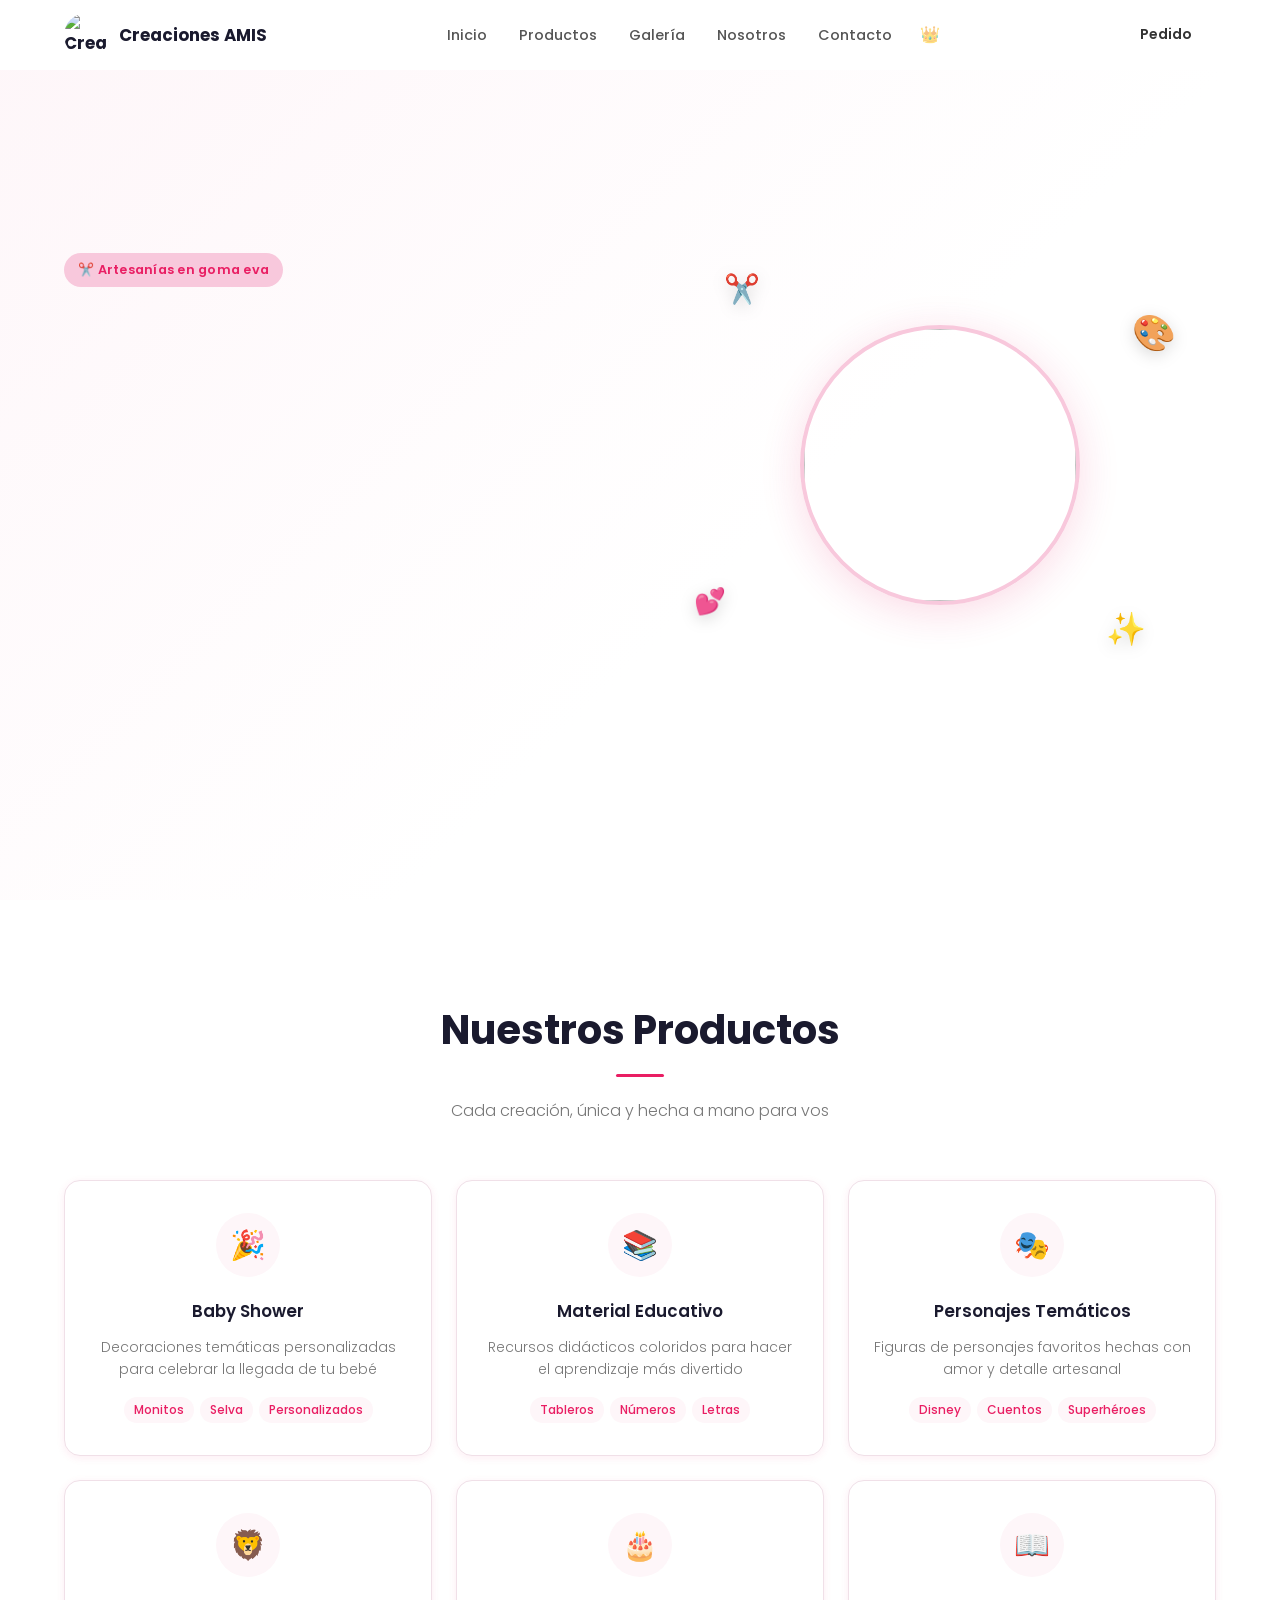
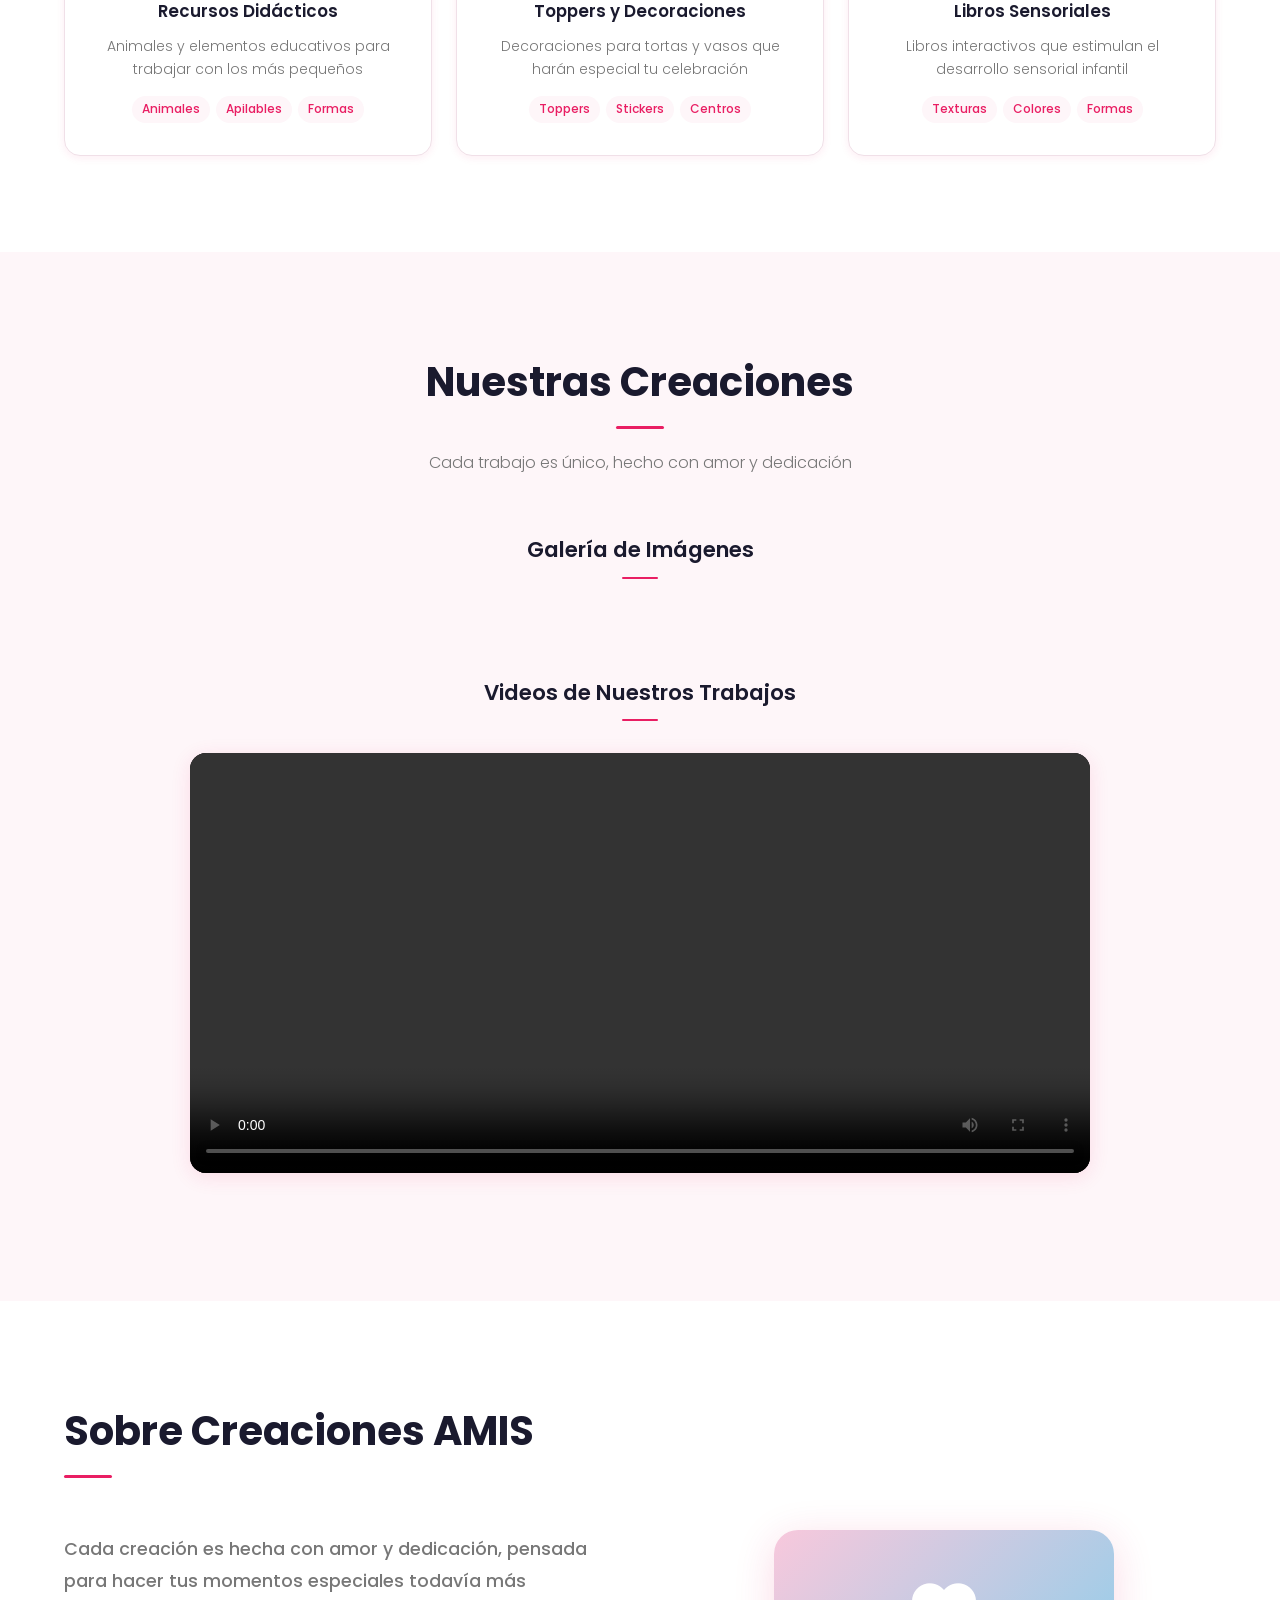
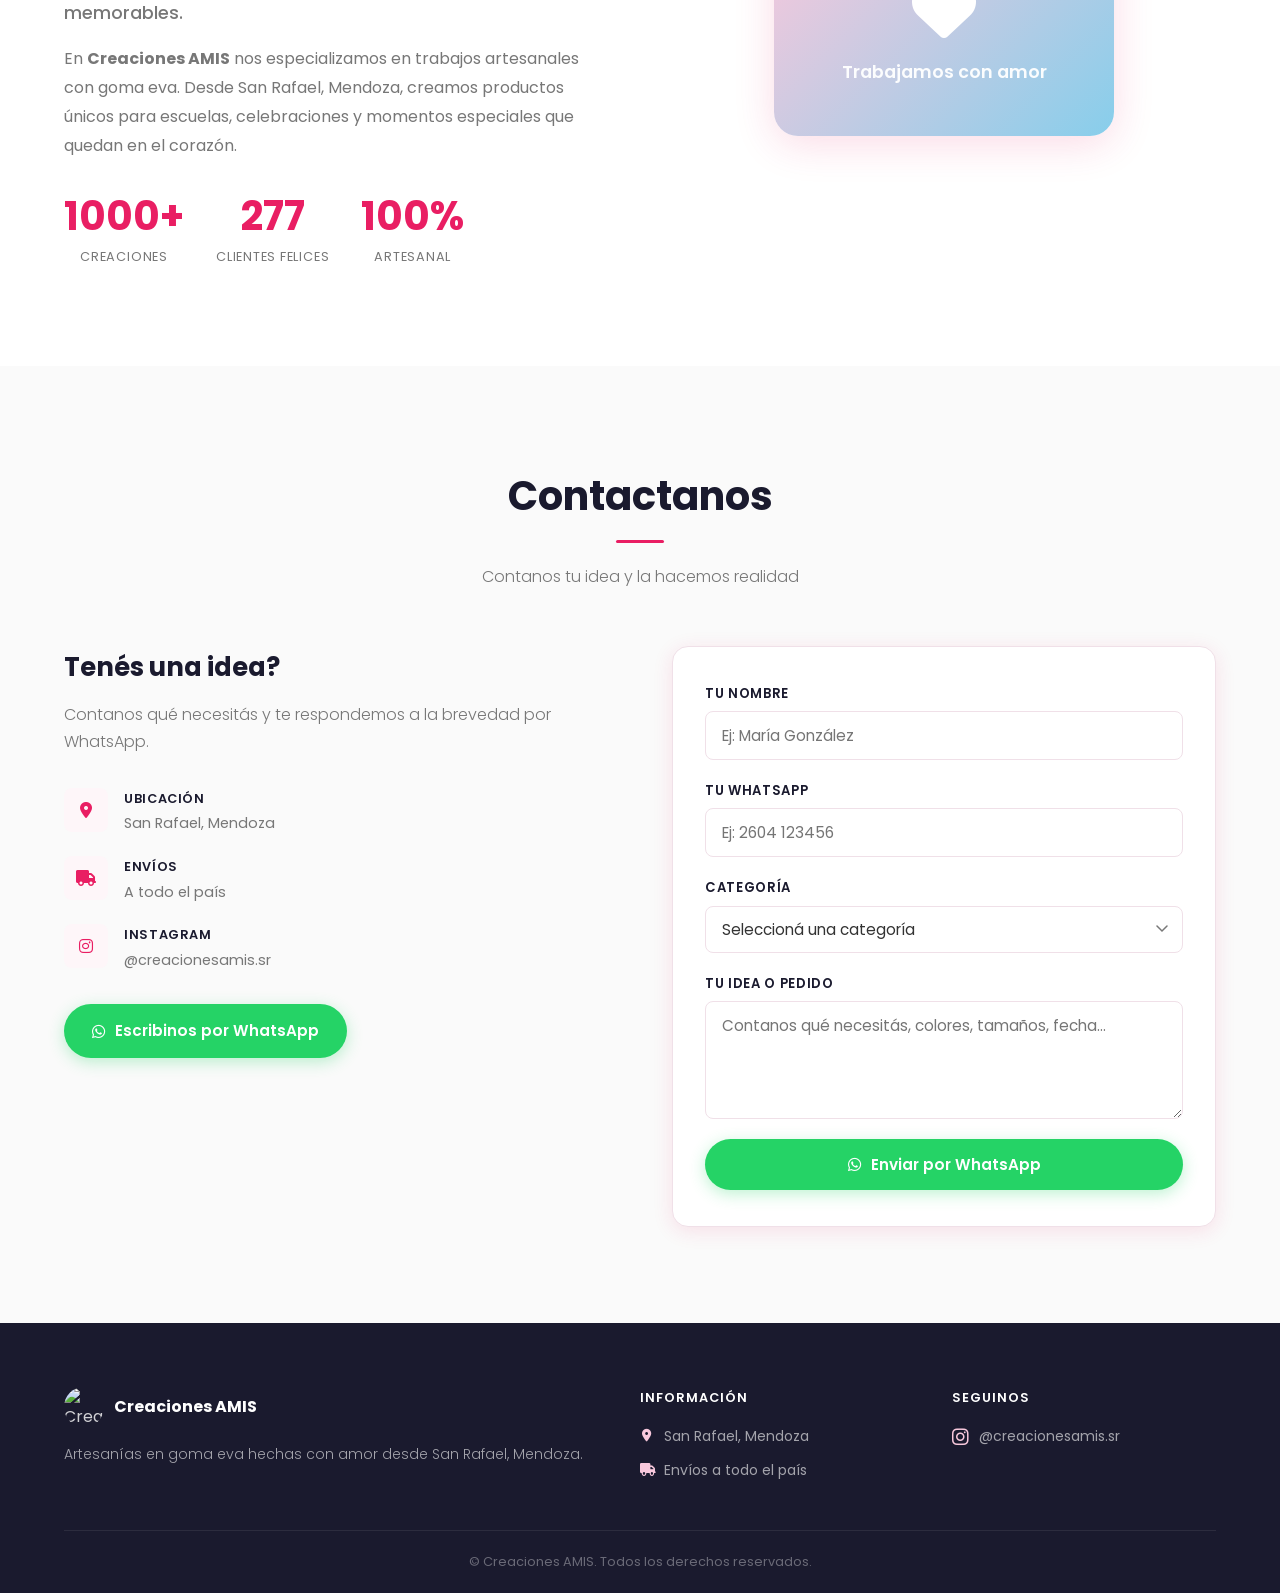
==== commit 74f72a77: "fix: move hero bg image to left half, cover full left column" ====
--- a/index.html
+++ b/index.html
@@ -42,6 +42,7 @@
 
     <!-- Hero Section -->
     <section id="inicio" class="hero" aria-label="Sección principal">
+        <div class="hero-bg-image" aria-hidden="true"></div>
         <div class="hero-content">
             <div class="hero-badge">&#9986;&#65039; Artesanías en goma eva</div>
             <h1 class="hero-title">
--- a/css/styles.css
+++ b/css/styles.css
@@ -333,6 +333,8 @@
   display: flex;
   flex-direction: column;
   gap: 20px;
+  position: relative;
+  z-index: 1;
 }
 
 .hero-badge {
@@ -425,6 +427,23 @@
   align-items: center;
   justify-content: center;
   height: 420px;
+}
+
+/* Hero background image — left half of hero section */
+.hero-bg-image {
+  position: absolute;
+  top: 0;
+  left: 0;
+  width: 50%;
+  height: 100%;
+  background-image: url('../freepik__the-style-is-candid-image-photography-with-natural__3351.png');
+  background-size: cover;
+  background-position: center top;
+  opacity: 0.22;
+  mask-image: linear-gradient(to right, black 45%, rgba(0,0,0,0.5) 72%, transparent 100%);
+  -webkit-mask-image: linear-gradient(to right, black 45%, rgba(0,0,0,0.5) 72%, transparent 100%);
+  z-index: 0;
+  pointer-events: none;
 }
 
 .hero-logo-circle {
@@ -1366,7 +1385,7 @@
 
   /* Hero mobile */
   .hero {
-    padding: 96px 20px 64px;
+    padding: 116px 20px 64px;
     min-height: auto;
     padding-bottom: 64px;
   }
@@ -1438,7 +1457,7 @@
   }
 
   .hero {
-    padding: 90px 16px 56px;
+    padding: 116px 16px 56px;
   }
 
   .hero-title-main {
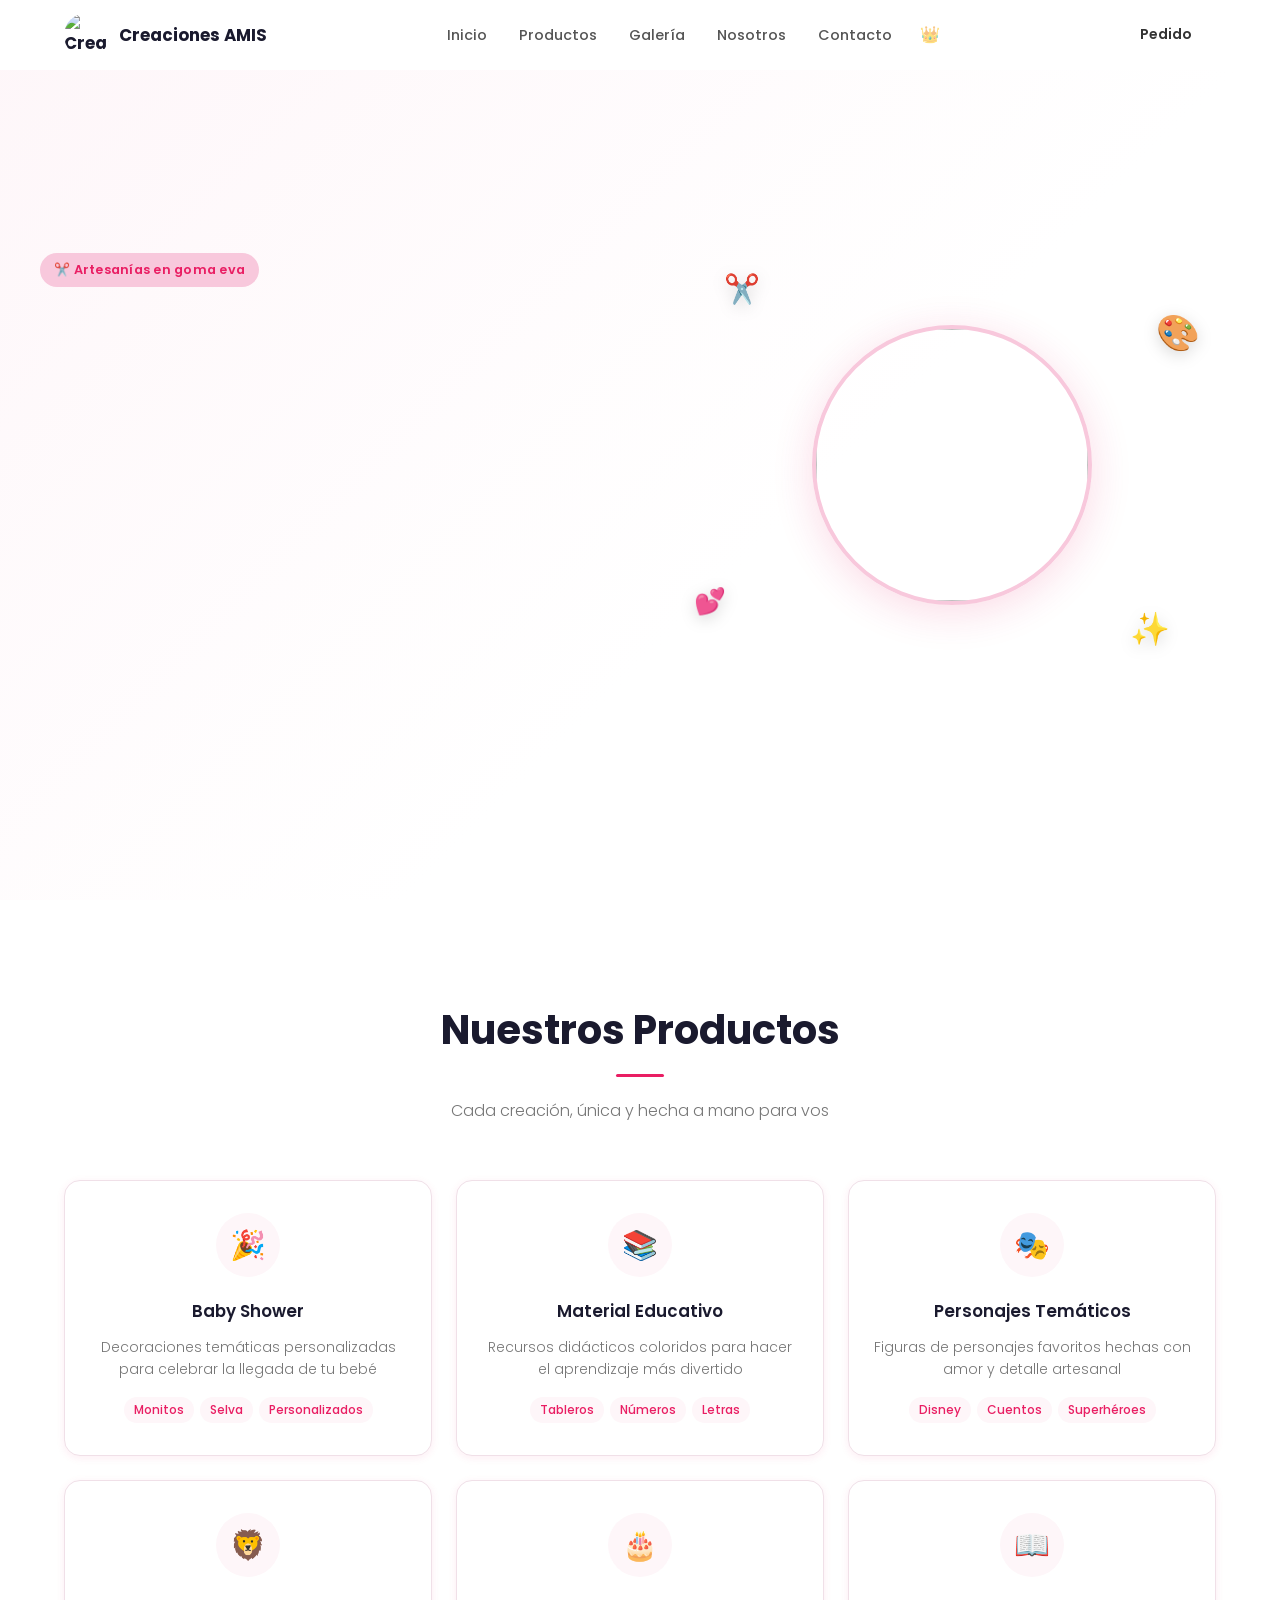
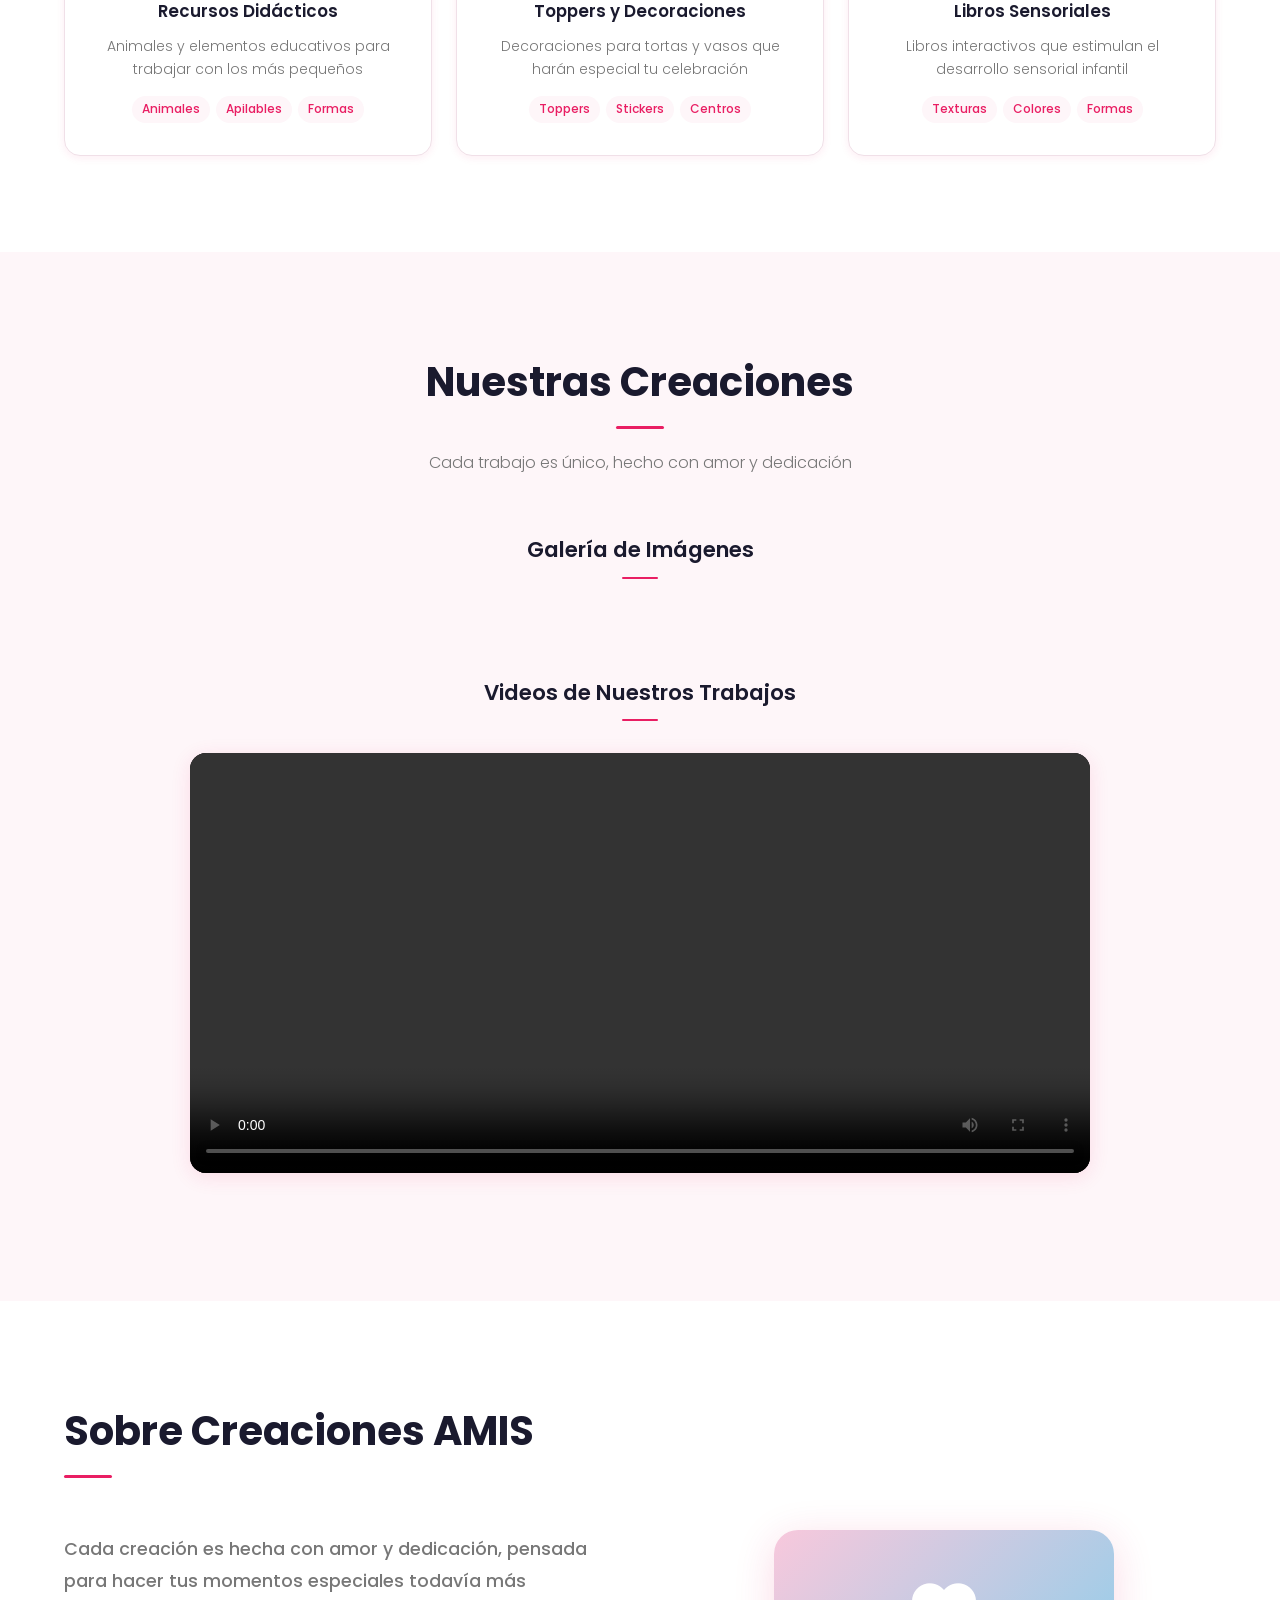
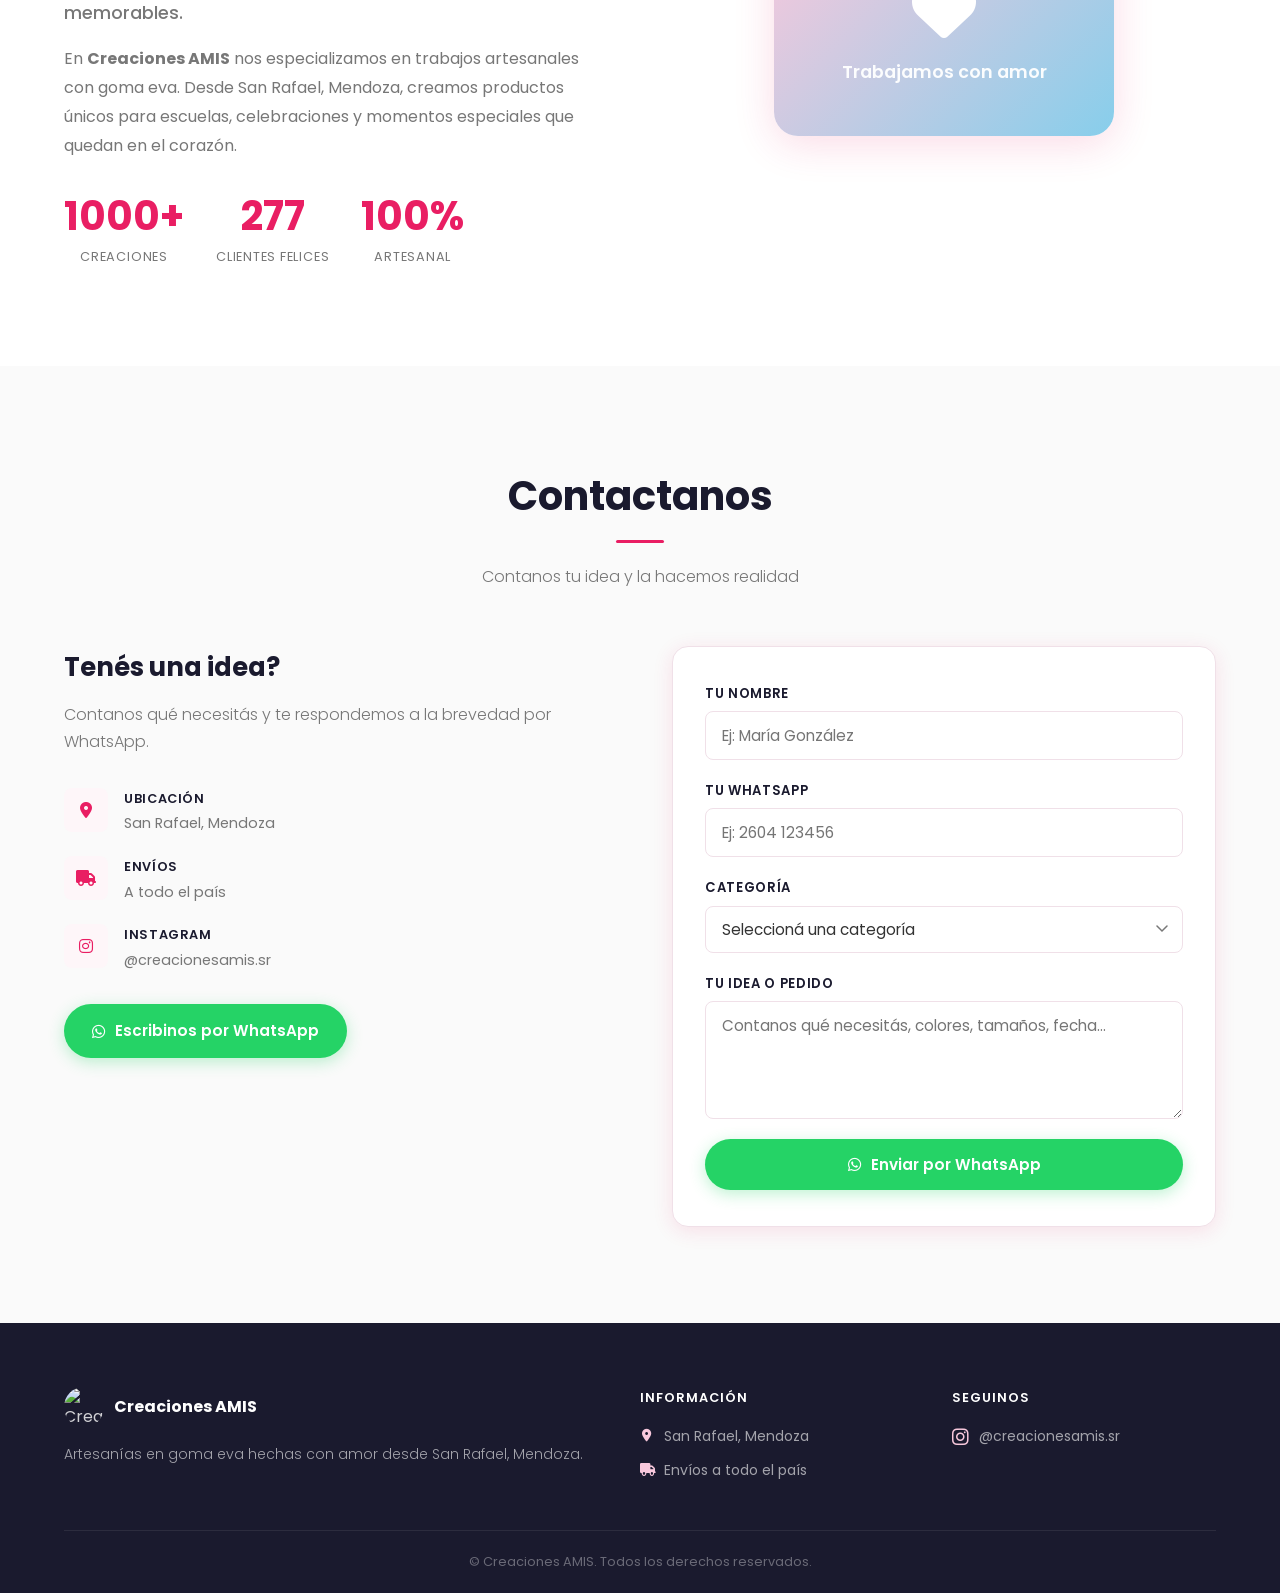
==== commit 030a8cdd: "feat: Fase 4 certificación — SEO 91/100, security headers, performance SEO (91/100): - index.html: O" ====
--- a/index.html
+++ b/index.html
@@ -5,12 +5,174 @@
     <meta name="viewport" content="width=device-width, initial-scale=1.0">
     <title>Creaciones AMIS - Artesanías en Goma Eva | San Rafael, Mendoza</title>
     <meta name="description" content="Artesanías en goma eva hechas con amor. Baby shower, material educativo, personajes, toppers y libros sensoriales. San Rafael, Mendoza. Envíos a todo el país.">
+    <meta name="keywords" content="artesanías goma eva, baby shower, material educativo, libros sensoriales, toppers, San Rafael, Mendoza, manualidades">
+    <meta name="author" content="Creaciones AMIS">
+    <meta name="robots" content="index, follow">
+    <meta name="theme-color" content="#E91E63">
+
+    <!-- Canonical URL -->
+    <link rel="canonical" href="https://creacionesamis.vercel.app/">
+
+    <!-- Open Graph -->
+    <meta property="og:type" content="website">
+    <meta property="og:title" content="Creaciones AMIS - Artesanías en Goma Eva | San Rafael, Mendoza">
+    <meta property="og:description" content="Artesanías en goma eva hechas con amor. Baby shower, material educativo, personajes, toppers y libros sensoriales. San Rafael, Mendoza. Envíos a todo el país.">
+    <meta property="og:url" content="https://creacionesamis.vercel.app/">
+    <meta property="og:site_name" content="Creaciones AMIS">
+    <meta property="og:image" content="https://creacionesamis.vercel.app/assets/logos/logo-hd.jpg">
+    <meta property="og:image:width" content="1200">
+    <meta property="og:image:height" content="630">
+    <meta property="og:image:alt" content="Creaciones AMIS - Artesanías en Goma Eva">
+    <meta property="og:locale" content="es_AR">
+
+    <!-- Twitter Card -->
+    <meta name="twitter:card" content="summary_large_image">
+    <meta name="twitter:title" content="Creaciones AMIS - Artesanías en Goma Eva">
+    <meta name="twitter:description" content="Artesanías en goma eva hechas con amor desde San Rafael, Mendoza. Baby shower, material educativo, toppers y más. Envíos a todo el país.">
+    <meta name="twitter:image" content="https://creacionesamis.vercel.app/assets/logos/logo-hd.jpg">
+    <meta name="twitter:image:alt" content="Creaciones AMIS - Artesanías en Goma Eva">
+
+    <!-- Performance hints -->
     <link rel="preconnect" href="https://fonts.googleapis.com">
     <link rel="preconnect" href="https://fonts.gstatic.com" crossorigin>
+    <link rel="preconnect" href="https://cdnjs.cloudflare.com">
+    <link rel="preconnect" href="https://161-153-203-83.sslip.io">
+    <link rel="dns-prefetch" href="https://wa.me">
+    <link rel="dns-prefetch" href="https://www.instagram.com">
+
+    <!-- Preload hero logo (LCP) -->
+    <link rel="preload" href="assets/logos/logo-hd.jpg" as="image">
+
     <link href="https://fonts.googleapis.com/css2?family=Poppins:wght@300;400;500;600;700&display=swap" rel="stylesheet">
     <link rel="stylesheet" href="https://cdnjs.cloudflare.com/ajax/libs/font-awesome/6.0.0/css/all.min.css">
     <link rel="stylesheet" href="css/styles.css">
     <link rel="icon" href="assets/logos/logo-hd.jpg" type="image/jpeg">
+    <link rel="manifest" href="manifest.json">
+
+    <!-- JSON-LD Structured Data -->
+    <script type="application/ld+json">
+    {
+      "@context": "https://schema.org",
+      "@type": "LocalBusiness",
+      "name": "Creaciones AMIS",
+      "description": "Artesanías en goma eva hechas con amor. Baby shower, material educativo, personajes temáticos, toppers y libros sensoriales. San Rafael, Mendoza.",
+      "url": "https://creacionesamis.vercel.app/",
+      "telephone": "+54-9-2604-201185",
+      "image": "https://creacionesamis.vercel.app/assets/logos/logo-hd.jpg",
+      "logo": "https://creacionesamis.vercel.app/assets/logos/logo-hd.jpg",
+      "priceRange": "$$",
+      "address": {
+        "@type": "PostalAddress",
+        "addressLocality": "San Rafael",
+        "addressRegion": "Mendoza",
+        "addressCountry": "AR"
+      },
+      "geo": {
+        "@type": "GeoCoordinates",
+        "latitude": -34.6177,
+        "longitude": -68.3303
+      },
+      "sameAs": [
+        "https://www.instagram.com/creacionesamis.sr/"
+      ],
+      "hasOfferCatalog": {
+        "@type": "OfferCatalog",
+        "name": "Artesanías en Goma Eva",
+        "itemListElement": [
+          {
+            "@type": "Offer",
+            "itemOffered": {
+              "@type": "Product",
+              "name": "Baby Shower",
+              "description": "Decoraciones temáticas personalizadas para celebrar la llegada de tu bebé"
+            }
+          },
+          {
+            "@type": "Offer",
+            "itemOffered": {
+              "@type": "Product",
+              "name": "Material Educativo",
+              "description": "Recursos didácticos coloridos para hacer el aprendizaje más divertido"
+            }
+          },
+          {
+            "@type": "Offer",
+            "itemOffered": {
+              "@type": "Product",
+              "name": "Personajes Temáticos",
+              "description": "Figuras de personajes favoritos hechas con amor y detalle artesanal"
+            }
+          },
+          {
+            "@type": "Offer",
+            "itemOffered": {
+              "@type": "Product",
+              "name": "Toppers y Decoraciones",
+              "description": "Decoraciones para tortas y vasos que harán especial tu celebración"
+            }
+          },
+          {
+            "@type": "Offer",
+            "itemOffered": {
+              "@type": "Product",
+              "name": "Libros Sensoriales",
+              "description": "Libros interactivos que estimulan el desarrollo sensorial infantil"
+            }
+          }
+        ]
+      }
+    }
+    </script>
+    <script type="application/ld+json">
+    {
+      "@context": "https://schema.org",
+      "@type": "WebSite",
+      "name": "Creaciones AMIS",
+      "url": "https://creacionesamis.vercel.app/",
+      "description": "Artesanías en goma eva hechas con amor desde San Rafael, Mendoza. Envíos a todo el país.",
+      "inLanguage": "es-AR"
+    }
+    </script>
+    <script type="application/ld+json">
+    {
+      "@context": "https://schema.org",
+      "@type": "FAQPage",
+      "mainEntity": [
+        {
+          "@type": "Question",
+          "name": "¿Hacen envíos a todo el país?",
+          "acceptedAnswer": {
+            "@type": "Answer",
+            "text": "Sí, Creaciones AMIS realiza envíos a todo Argentina desde San Rafael, Mendoza."
+          }
+        },
+        {
+          "@type": "Question",
+          "name": "¿Cómo hago un pedido?",
+          "acceptedAnswer": {
+            "@type": "Answer",
+            "text": "Podés hacer tu pedido completando el formulario de contacto en el sitio o escribiéndonos directamente por WhatsApp al +54 9 2604 201185."
+          }
+        },
+        {
+          "@type": "Question",
+          "name": "¿Qué tipo de artesanías elaboran?",
+          "acceptedAnswer": {
+            "@type": "Answer",
+            "text": "Elaboramos artesanías en goma eva: decoraciones para baby shower, material educativo, personajes temáticos, toppers para tortas, libros sensoriales y recursos didácticos."
+          }
+        },
+        {
+          "@type": "Question",
+          "name": "¿Los productos son personalizados?",
+          "acceptedAnswer": {
+            "@type": "Answer",
+            "text": "Sí, todos nuestros productos son hechos a mano y personalizados según los colores, temas y medidas que necesitás."
+          }
+        }
+      ]
+    }
+    </script>
 </head>
 <body>
 
@@ -42,7 +204,6 @@
 
     <!-- Hero Section -->
     <section id="inicio" class="hero" aria-label="Sección principal">
-        <div class="hero-bg-image" aria-hidden="true"></div>
         <div class="hero-content">
             <div class="hero-badge">&#9986;&#65039; Artesanías en goma eva</div>
             <h1 class="hero-title">
--- a/css/styles.css
+++ b/css/styles.css
@@ -306,14 +306,14 @@
    ============================================ */
 .hero {
   min-height: 100vh;
-  padding: 110px 24px 80px;
+  padding: 110px max(24px, calc((100vw - 1200px) / 2)) 80px;
   background: linear-gradient(135deg, var(--primary-pale) 0%, var(--white) 60%);
   display: grid;
   grid-template-columns: 1fr 1fr;
   align-items: center;
   gap: 48px;
-  max-width: 1200px;
-  margin: 0 auto;
+  width: 100%;
+  box-sizing: border-box;
   position: relative;
 }
 
@@ -329,6 +329,18 @@
   pointer-events: none;
 }
 
+.hero::after {
+  content: '';
+  position: absolute;
+  inset: 0;
+  background-image: url('../freepik__the-style-is-candid-image-photography-with-natural__3351.png');
+  background-size: cover;
+  background-position: center;
+  opacity: 0.15;
+  z-index: 0;
+  pointer-events: none;
+}
+
 .hero-content {
   display: flex;
   flex-direction: column;
@@ -427,24 +439,9 @@
   align-items: center;
   justify-content: center;
   height: 420px;
-}
-
-/* Hero background image — left half of hero section */
-.hero-bg-image {
-  position: absolute;
-  top: 0;
-  left: 0;
-  width: 50%;
-  height: 100%;
-  background-image: url('../freepik__the-style-is-candid-image-photography-with-natural__3351.png');
-  background-size: cover;
-  background-position: center top;
-  opacity: 0.22;
-  mask-image: linear-gradient(to right, black 45%, rgba(0,0,0,0.5) 72%, transparent 100%);
-  -webkit-mask-image: linear-gradient(to right, black 45%, rgba(0,0,0,0.5) 72%, transparent 100%);
-  z-index: 0;
-  pointer-events: none;
-}
+  z-index: 1;
+}
+
 
 .hero-logo-circle {
   width: 280px;
